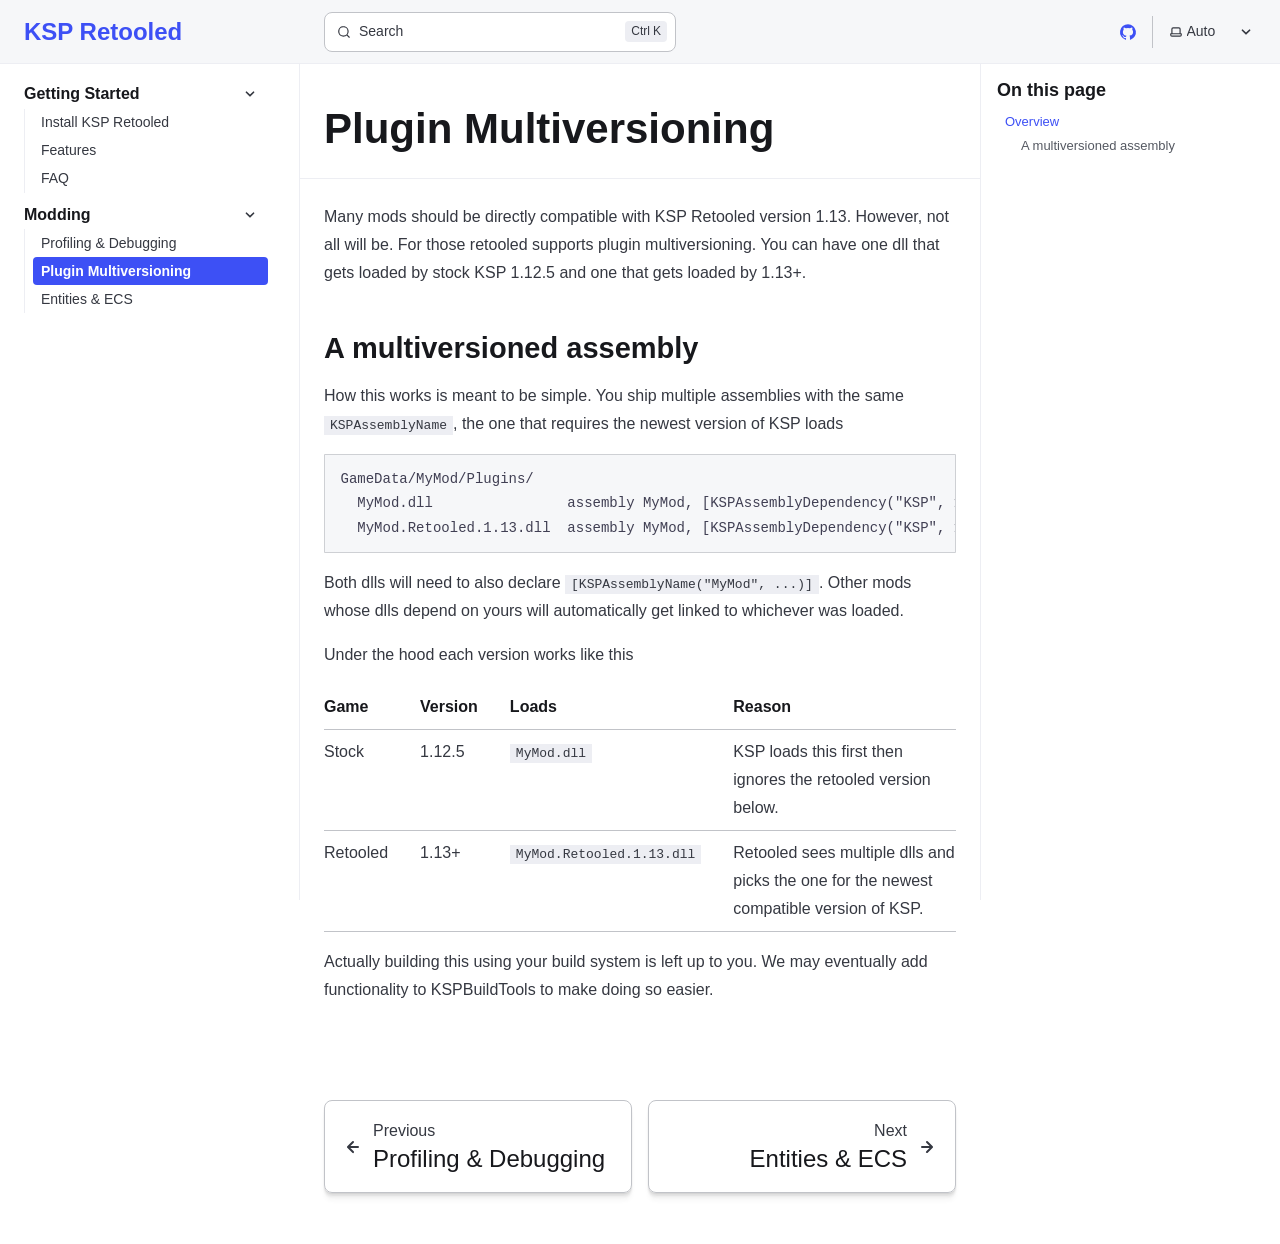
==== modding/plugin-multiversioning/index.html @ 953f451b "deploy: KSP1Retooled/site@67040372dd5b6742730e7132671ed75aad3bd5f8" ====
<!DOCTYPE html><html lang="en" dir="ltr" data-theme="dark" data-has-toc data-has-sidebar class="astro-llur3by3"><head><meta charset="utf-8"/><meta name="viewport" content="width=device-width, initial-scale=1"/><title>Plugin Multiversioning | KSP Retooled</title><link rel="canonical" href="https://ksp1retooled.github.io/modding/plugin-multiversioning/"/><link rel="sitemap" href="/sitemap-index.xml"/><link rel="shortcut icon" href="/favicon.svg" type="image/svg+xml"/><meta name="generator" content="Astro v7.4.5"/><meta name="generator" content="Starlight v0.42.8"/><meta property="og:title" content="Plugin Multiversioning"/><meta property="og:type" content="article"/><meta property="og:url" content="https://ksp1retooled.github.io/modding/plugin-multiversioning/"/><meta property="og:locale" content="en"/><meta property="og:description" content="Ship a different dll for 1.12 and 1.13"/><meta property="og:site_name" content="KSP Retooled"/><meta name="twitter:card" content="summary_large_image"/><meta name="description" content="Ship a different dll for 1.12 and 1.13"/><script>
	window.StarlightThemeProvider = (() => {
		const storedTheme =
			typeof localStorage !== 'undefined' && localStorage.getItem('starlight-theme');
		const theme =
			storedTheme ||
			(window.matchMedia('(prefers-color-scheme: light)').matches ? 'light' : 'dark');
		document.documentElement.dataset.theme = theme === 'light' ? 'light' : 'dark';
		return {
			updatePickers(theme = storedTheme || 'auto') {
				document.querySelectorAll('starlight-theme-select').forEach((picker) => {
					const select = picker.querySelector('select');
					if (select) select.value = theme;
					/** @type {HTMLTemplateElement | null} */
					const tmpl = document.querySelector(`#theme-icons`);
					const newIcon = tmpl && tmpl.content.querySelector('.' + theme);
					if (newIcon) {
						const oldIcon = picker.querySelector('svg.label-icon');
						if (oldIcon) {
							oldIcon.replaceChildren(...newIcon.cloneNode(true).childNodes);
						}
					}
				});
			},
		};
	})();
</script><template id="theme-icons"><svg aria-hidden="true" class="light astro-jecy6uo5" width="16" height="16" viewBox="0 0 24 24" fill="currentColor" style="--sl-icon-size: 1em;"><path d="M5 12a1 1 0 0 0-1-1H3a1 1 0 0 0 0 2h1a1 1 0 0 0 1-1Zm.64 5-.71.71a1 1 0 0 0 0 1.41 1 1 0 0 0 1.41 0l.71-.71A1 1 0 0 0 5.64 17ZM12 5a1 1 0 0 0 1-1V3a1 1 0 0 0-2 0v1a1 1 0 0 0 1 1Zm5.66 2.34a1 1 0 0 0 .7-.29l.71-.71a1 1 0 1 0-1.41-1.41l-.66.71a1 1 0 0 0 0 1.41 1 1 0 0 0 .66.29Zm-12-.29a1 1 0 0 0 1.41 0 1 1 0 0 0 0-1.41l-.71-.71a1.004 1.004 0 1 0-1.43 1.41l.73.71ZM21 11h-1a1 1 0 0 0 0 2h1a1 1 0 0 0 0-2Zm-2.64 6A1 1 0 0 0 17 18.36l.71.71a1 1 0 0 0 1.41 0 1 1 0 0 0 0-1.41l-.76-.66ZM12 6.5a5.5 5.5 0 1 0 5.5 5.5A5.51 5.51 0 0 0 12 6.5Zm0 9a3.5 3.5 0 1 1 0-7 3.5 3.5 0 0 1 0 7Zm0 3.5a1 1 0 0 0-1 1v1a1 1 0 0 0 2 0v-1a1 1 0 0 0-1-1Z"/></svg><svg aria-hidden="true" class="dark astro-jecy6uo5" width="16" height="16" viewBox="0 0 24 24" fill="currentColor" style="--sl-icon-size: 1em;"><path d="M21.64 13a1 1 0 0 0-1.05-.14 8.049 8.049 0 0 1-3.37.73 8.15 8.15 0 0 1-8.14-8.1 8.59 8.59 0 0 1 .25-2A1 1 0 0 0 8 2.36a10.14 10.14 0 1 0 14 11.69 1 1 0 0 0-.36-1.05Zm-9.5 6.69A8.14 8.14 0 0 1 7.08 5.22v.27a10.15 10.15 0 0 0 10.14 10.14 9.784 9.784 0 0 0 2.1-.22 8.11 8.11 0 0 1-7.18 4.32v-.04Z"/></svg><svg aria-hidden="true" class="auto astro-jecy6uo5" width="16" height="16" viewBox="0 0 24 24" fill="currentColor" style="--sl-icon-size: 1em;"><path d="M21 14h-1V7a3 3 0 0 0-3-3H7a3 3 0 0 0-3 3v7H3a1 1 0 0 0-1 1v2a3 3 0 0 0 3 3h14a3 3 0 0 0 3-3v-2a1 1 0 0 0-1-1ZM6 7a1 1 0 0 1 1-1h10a1 1 0 0 1 1 1v7H6V7Zm14 10a1 1 0 0 1-1 1H5a1 1 0 0 1-1-1v-1h16v1Z"/></svg></template><link rel="stylesheet" href="/_astro/print.ehPL0gv-.css" media="print"><link rel="stylesheet" href="/_astro/common.DA2EH9Uy.css"><style>@layer starlight.components{svg:where(.astro-jecy6uo5){color:var(--sl-icon-color);font-size:var(--sl-icon-size,1em);width:1em;height:1em;overflow:visible}}
</style><script type="module" src="/_astro/page.cNngjUgL.js"></script></head><body class="astro-llur3by3"><a class="sl-skip-link astro-vqb7rw2u" href="#_top">Skip to content</a><div class="page sl-flex astro-a2oh2grn"><header class="header astro-a2oh2grn"><div class="header astro-5xs73h7j"><div class="title-wrapper sl-flex astro-5xs73h7j"><a href="/" class="site-title sl-flex astro-uplevtik"><span class="astro-uplevtik" translate="no">KSP Retooled</span></a></div><div class="sl-flex print:hidden astro-5xs73h7j"><site-search class="astro-5xs73h7j astro-roku3qsy" data-translations="{&quot;placeholder&quot;:&quot;Search&quot;}"><button data-open-modal disabled aria-label="Search" aria-keyshortcuts="Control+K" class="astro-roku3qsy"><svg aria-hidden="true" class="astro-roku3qsy astro-jecy6uo5" width="16" height="16" viewBox="0 0 24 24" fill="currentColor" style="--sl-icon-size: 1em;"><path d="M21.71 20.29 18 16.61A9 9 0 1 0 16.61 18l3.68 3.68a.999.999 0 0 0 1.42 0 1 1 0 0 0 0-1.39ZM11 18a7 7 0 1 1 0-14 7 7 0 0 1 0 14Z"/></svg><span class="sl-hidden md:sl-block astro-roku3qsy" aria-hidden="true">Search</span><kbd class="sl-hidden md:sl-flex astro-roku3qsy" style="display: none;"><kbd class="astro-roku3qsy">Ctrl</kbd><kbd class="astro-roku3qsy">K</kbd></kbd></button><dialog style="padding:0" aria-label="Search" class="astro-roku3qsy"><div class="dialog-frame sl-flex astro-roku3qsy"><button data-close-modal class="sl-flex md:sl-hidden astro-roku3qsy">Cancel</button><div class="search-container astro-roku3qsy"><div id="starlight__search" class="astro-roku3qsy"></div></div></div></dialog></site-search><script>
	(() => {
		const openBtn = document.querySelector('button[data-open-modal]');
		const shortcut = openBtn?.querySelector('kbd');
		if (!openBtn || !(shortcut instanceof HTMLElement)) return;
		const platformKey = shortcut.querySelector('kbd');
		if (platformKey && /(Mac|iPhone|iPod|iPad)/i.test(navigator.platform)) {
			platformKey.textContent = '⌘';
			openBtn.setAttribute('aria-keyshortcuts', 'Meta+K');
		}
		shortcut.style.display = '';
	})();
</script><script type="module" src="/_astro/Search.astro_astro_type_script_index_0_lang.DVuyRw7Q.js"></script></div><div class="sl-hidden md:sl-flex print:hidden right-group astro-5xs73h7j"><div class="sl-flex social-icons astro-5xs73h7j"><a href="https://github.com/KSP1Retooled" rel="me" class="sl-flex astro-wkwzvdjb"><span class="sr-only astro-wkwzvdjb">GitHub</span><svg aria-hidden="true" class="astro-wkwzvdjb astro-jecy6uo5" width="16" height="16" viewBox="0 0 24 24" fill="currentColor" style="--sl-icon-size: 1em;"><path d="M12 .3a12 12 0 0 0-3.8 23.38c.6.12.83-.26.83-.57L9 21.07c-3.34.72-4.04-1.61-4.04-1.61-.55-1.39-1.34-1.76-1.34-1.76-1.08-.74.09-.73.09-.73 1.2.09 1.83 1.24 1.83 1.24 1.08 1.83 2.81 1.3 3.5 1 .1-.78.42-1.31.76-1.61-2.67-.3-5.47-1.33-5.47-5.93 0-1.31.47-2.38 1.24-3.22-.14-.3-.54-1.52.1-3.18 0 0 1-.32 3.3 1.23a11.5 11.5 0 0 1 6 0c2.28-1.55 3.29-1.23 3.29-1.23.64 1.66.24 2.88.12 3.18a4.65 4.65 0 0 1 1.23 3.22c0 4.61-2.8 5.63-5.48 5.92.42.36.81 1.1.81 2.22l-.01 3.29c0 .31.2.69.82.57A12 12 0 0 0 12 .3Z"/></svg></a></div><starlight-theme-select><label style="--sl-select-width: 6.25em" class="astro-mlothew6"><span class="sr-only astro-mlothew6">Select theme</span><svg aria-hidden="true" class="icon label-icon astro-mlothew6 astro-jecy6uo5" width="16" height="16" viewBox="0 0 24 24" fill="currentColor" style="--sl-icon-size: 1em;"><path d="M21 14h-1V7a3 3 0 0 0-3-3H7a3 3 0 0 0-3 3v7H3a1 1 0 0 0-1 1v2a3 3 0 0 0 3 3h14a3 3 0 0 0 3-3v-2a1 1 0 0 0-1-1ZM6 7a1 1 0 0 1 1-1h10a1 1 0 0 1 1 1v7H6V7Zm14 10a1 1 0 0 1-1 1H5a1 1 0 0 1-1-1v-1h16v1Z"/></svg><select autocomplete="off" class="astro-mlothew6"><option value="dark" class="astro-mlothew6">Dark</option><option value="light" class="astro-mlothew6">Light</option><option value="auto" selected class="astro-mlothew6">Auto</option></select><svg aria-hidden="true" class="icon caret astro-mlothew6 astro-jecy6uo5" width="16" height="16" viewBox="0 0 24 24" fill="currentColor" style="--sl-icon-size: 1em;"><path d="M17 9.17a1 1 0 0 0-1.41 0L12 12.71 8.46 9.17a1 1 0 1 0-1.41 1.42l4.24 4.24a1.002 1.002 0 0 0 1.42 0L17 10.59a1.002 1.002 0 0 0 0-1.42Z"/></svg></label></starlight-theme-select><script>
	StarlightThemeProvider.updatePickers();
</script><script type="module">var e=`starlight-theme`,t=e=>e===`auto`||e===`dark`||e===`light`?e:`auto`,n=()=>t(typeof localStorage<`u`&&localStorage.getItem(e));function r(t){typeof localStorage<`u`&&localStorage.setItem(e,t===`light`||t===`dark`?t:``)}var i=()=>matchMedia(`(prefers-color-scheme: light)`).matches?`light`:`dark`;function a(e){StarlightThemeProvider.updatePickers(e),document.documentElement.dataset.theme=e===`auto`?i():e,r(e)}matchMedia(`(prefers-color-scheme: light)`).addEventListener(`change`,()=>{n()===`auto`&&a(`auto`)});var o=class extends HTMLElement{constructor(){super(),a(n()),this.querySelector(`select`)?.addEventListener(`change`,e=>{e.currentTarget instanceof HTMLSelectElement&&a(t(e.currentTarget.value))})}};customElements.define(`starlight-theme-select`,o);</script><script type="module">var e=class extends HTMLElement{constructor(){super();let e=this.querySelector(`select`);e&&(e.addEventListener(`change`,e=>{e.currentTarget instanceof HTMLSelectElement&&(window.location.pathname=e.currentTarget.value)}),window.addEventListener(`pageshow`,t=>{if(!t.persisted)return;let n=e.querySelector(`option[selected]`)?.index;n!==e.selectedIndex&&(e.selectedIndex=n??0)}))}};customElements.define(`starlight-lang-select`,e);</script></div></div></header><nav class="sidebar print:hidden astro-a2oh2grn" aria-label="Main"><button popovertarget="starlight__sidebar" class="sl-menu-button sl-flex md:sl-hidden print:hidden astro-cfumv3mr"><svg aria-hidden="true" class="open-menu astro-cfumv3mr astro-jecy6uo5" width="16" height="16" viewBox="0 0 24 24" fill="currentColor" style="--sl-icon-size: 1em;"><path d="M3 8h18a1 1 0 1 0 0-2H3a1 1 0 0 0 0 2Zm18 8H3a1 1 0 0 0 0 2h18a1 1 0 0 0 0-2Zm0-5H3a1 1 0 0 0 0 2h18a1 1 0 0 0 0-2Z"/></svg><svg aria-hidden="true" class="close-menu astro-cfumv3mr astro-jecy6uo5" width="16" height="16" viewBox="0 0 24 24" fill="currentColor" style="--sl-icon-size: 1em;"><path d="m13.41 12 6.3-6.29a1.004 1.004 0 1 0-1.42-1.42L12 10.59l-6.29-6.3a1.004 1.004 0 0 0-1.42 1.42l6.3 6.29-6.3 6.29a1 1 0 0 0 0 1.42.998.998 0 0 0 1.42 0l6.29-6.3 6.29 6.3a.999.999 0 0 0 1.42 0 1 1 0 0 0 0-1.42L13.41 12Z"/></svg><span class="sr-only astro-cfumv3mr">Menu</span></button><script type="module">var e=class extends HTMLElement{constructor(){super();let e=matchMedia(`(min-width: 50em)`),t=()=>{this.popover=e.matches?null:`auto`};t(),e.addEventListener(`change`,()=>t()),this.addEventListener(`toggle`,({newState:e})=>this.trapFocus(e===`open`))}trapFocus(e){document.querySelectorAll(`.main-frame, .sl-skip-link`).forEach(t=>{t.toggleAttribute(`inert`,e)})}};customElements.define(`sl-sidebar-pane`,e);</script><sl-sidebar-pane popover id="starlight__sidebar" class="sidebar-pane astro-a2oh2grn"><div class="sidebar-content sl-flex astro-a2oh2grn"><sl-sidebar-state-persist data-hash="1yf5z42" class="astro-kxdr3ozl"><script aria-hidden="true">
		(() => {
			try {
				if (!matchMedia('(min-width: 50em)').matches) return;
				/** @type {HTMLElement | null} */
				const target = document.querySelector('sl-sidebar-state-persist');
				const state = JSON.parse(sessionStorage.getItem('sl-sidebar-state') || '0');
				if (!target || !state || target.dataset.hash !== state.hash) return;
				window._starlightScrollRestore = state.scroll;
				customElements.define(
					'sl-sidebar-restore',
					class SidebarRestore extends HTMLElement {
						connectedCallback() {
							try {
								const idx = parseInt(this.dataset.index || '');
								const details = this.closest('details');
								if (details && typeof state.open[idx] === 'boolean') details.open = state.open[idx];
							} catch {}
						}
					}
				);
			} catch {}
		})();
	</script><ul class="top-level astro-ayl66z6a"><li class="astro-ayl66z6a"><details open class="astro-ayl66z6a"><summary class="astro-ayl66z6a"><span class="group-label astro-ayl66z6a"><span class="large astro-ayl66z6a">Getting Started</span></span><svg aria-hidden="true" class="caret astro-ayl66z6a astro-jecy6uo5" width="16" height="16" viewBox="0 0 24 24" fill="currentColor" style="--sl-icon-size: 1.25rem;"><path d="m14.83 11.29-4.24-4.24a1 1 0 1 0-1.42 1.41L12.71 12l-3.54 3.54a1 1 0 0 0 0 1.41 1 1 0 0 0 .71.29 1 1 0 0 0 .71-.29l4.24-4.24a1.002 1.002 0 0 0 0-1.42Z"/></svg></summary><sl-sidebar-restore data-index="0"></sl-sidebar-restore><ul class="astro-ayl66z6a"><li class="astro-ayl66z6a"><a href="/install/" class="astro-ayl66z6a"><span class="astro-ayl66z6a">Install KSP Retooled</span></a></li><li class="astro-ayl66z6a"><a href="/features/" class="astro-ayl66z6a"><span class="astro-ayl66z6a">Features</span></a></li><li class="astro-ayl66z6a"><a href="/faq/" class="astro-ayl66z6a"><span class="astro-ayl66z6a">FAQ</span></a></li></ul></details></li><li class="astro-ayl66z6a"><details open class="astro-ayl66z6a"><summary class="astro-ayl66z6a"><span class="group-label astro-ayl66z6a"><span class="large astro-ayl66z6a">Modding</span></span><svg aria-hidden="true" class="caret astro-ayl66z6a astro-jecy6uo5" width="16" height="16" viewBox="0 0 24 24" fill="currentColor" style="--sl-icon-size: 1.25rem;"><path d="m14.83 11.29-4.24-4.24a1 1 0 1 0-1.42 1.41L12.71 12l-3.54 3.54a1 1 0 0 0 0 1.41 1 1 0 0 0 .71.29 1 1 0 0 0 .71-.29l4.24-4.24a1.002 1.002 0 0 0 0-1.42Z"/></svg></summary><sl-sidebar-restore data-index="1"></sl-sidebar-restore><ul class="astro-ayl66z6a"><li class="astro-ayl66z6a"><a href="/modding/profiling-and-debugging/" class="astro-ayl66z6a"><span class="astro-ayl66z6a">Profiling &amp; Debugging</span></a></li><li class="astro-ayl66z6a"><a href="/modding/plugin-multiversioning/" aria-current="page" class="astro-ayl66z6a"><span class="astro-ayl66z6a">Plugin Multiversioning</span></a></li><li class="astro-ayl66z6a"><a href="/modding/using-ecs-in-mods/" class="astro-ayl66z6a"><span class="astro-ayl66z6a">Entities &amp; ECS</span></a></li></ul></details></li></ul><script aria-hidden="true">
		(() => {
			const scroller = document.getElementById('starlight__sidebar');
			if (!window._starlightScrollRestore || !scroller) return;
			scroller.scrollTop = window._starlightScrollRestore;
			delete window._starlightScrollRestore;
		})();
	</script></sl-sidebar-state-persist><div class="md:sl-hidden"><div class="mobile-preferences sl-flex astro-qibu6gnn"><div class="social-icons astro-qibu6gnn"><a href="https://github.com/KSP1Retooled" rel="me" class="sl-flex astro-wkwzvdjb"><span class="sr-only astro-wkwzvdjb">GitHub</span><svg aria-hidden="true" class="astro-wkwzvdjb astro-jecy6uo5" width="16" height="16" viewBox="0 0 24 24" fill="currentColor" style="--sl-icon-size: 1em;"><path d="M12 .3a12 12 0 0 0-3.8 23.38c.6.12.83-.26.83-.57L9 21.07c-3.34.72-4.04-1.61-4.04-1.61-.55-1.39-1.34-1.76-1.34-1.76-1.08-.74.09-.73.09-.73 1.2.09 1.83 1.24 1.83 1.24 1.08 1.83 2.81 1.3 3.5 1 .1-.78.42-1.31.76-1.61-2.67-.3-5.47-1.33-5.47-5.93 0-1.31.47-2.38 1.24-3.22-.14-.3-.54-1.52.1-3.18 0 0 1-.32 3.3 1.23a11.5 11.5 0 0 1 6 0c2.28-1.55 3.29-1.23 3.29-1.23.64 1.66.24 2.88.12 3.18a4.65 4.65 0 0 1 1.23 3.22c0 4.61-2.8 5.63-5.48 5.92.42.36.81 1.1.81 2.22l-.01 3.29c0 .31.2.69.82.57A12 12 0 0 0 12 .3Z"/></svg></a></div><starlight-theme-select><label style="--sl-select-width: 6.25em" class="astro-mlothew6"><span class="sr-only astro-mlothew6">Select theme</span><svg aria-hidden="true" class="icon label-icon astro-mlothew6 astro-jecy6uo5" width="16" height="16" viewBox="0 0 24 24" fill="currentColor" style="--sl-icon-size: 1em;"><path d="M21 14h-1V7a3 3 0 0 0-3-3H7a3 3 0 0 0-3 3v7H3a1 1 0 0 0-1 1v2a3 3 0 0 0 3 3h14a3 3 0 0 0 3-3v-2a1 1 0 0 0-1-1ZM6 7a1 1 0 0 1 1-1h10a1 1 0 0 1 1 1v7H6V7Zm14 10a1 1 0 0 1-1 1H5a1 1 0 0 1-1-1v-1h16v1Z"/></svg><select autocomplete="off" class="astro-mlothew6"><option value="dark" class="astro-mlothew6">Dark</option><option value="light" class="astro-mlothew6">Light</option><option value="auto" selected class="astro-mlothew6">Auto</option></select><svg aria-hidden="true" class="icon caret astro-mlothew6 astro-jecy6uo5" width="16" height="16" viewBox="0 0 24 24" fill="currentColor" style="--sl-icon-size: 1em;"><path d="M17 9.17a1 1 0 0 0-1.41 0L12 12.71 8.46 9.17a1 1 0 1 0-1.41 1.42l4.24 4.24a1.002 1.002 0 0 0 1.42 0L17 10.59a1.002 1.002 0 0 0 0-1.42Z"/></svg></label></starlight-theme-select><script>
	StarlightThemeProvider.updatePickers();
</script></div></div></div></sl-sidebar-pane></nav><div class="main-frame astro-a2oh2grn"><script type="module">var e=document.getElementById(`starlight__sidebar`),t=e?.querySelector(`sl-sidebar-state-persist`),n=`sl-sidebar-state`,r=()=>{let r=[],i=t?.dataset.hash||``;try{let e=sessionStorage.getItem(n),t=JSON.parse(e||`{}`);Array.isArray(t.open)&&t.hash===i&&(r=t.open)}catch{}return{hash:i,open:r,scroll:e?.scrollTop||0}},i=e=>{try{sessionStorage.setItem(n,JSON.stringify(e))}catch{}},a=()=>i(r()),o=(e,t)=>{let n=r();n.open[t]=e,i(n)};t?.addEventListener(`click`,e=>{if(!(e.target instanceof Element))return;let t=e.target.closest(`summary`)?.closest(`details`);if(!t)return;let n=t.querySelector(`sl-sidebar-restore`),r=parseInt(n?.dataset.index||``);isNaN(r)||o(!t.open,r)}),addEventListener(`visibilitychange`,()=>{document.visibilityState===`hidden`&&a()});</script><div class="lg:sl-flex astro-76to6mrb"><aside class="right-sidebar-container print:hidden astro-76to6mrb"><div class="right-sidebar astro-76to6mrb"><div class="lg:sl-hidden astro-sgeegkuo"><mobile-starlight-toc data-min-h="2" data-max-h="3" class="astro-oa5yilbk"><nav aria-labelledby="starlight__on-this-page--mobile" class="astro-oa5yilbk"><details id="starlight__mobile-toc" class="astro-oa5yilbk"><summary id="starlight__on-this-page--mobile" class="sl-flex astro-oa5yilbk"><span class="toggle sl-flex astro-oa5yilbk">On this page<svg aria-hidden="true" class="caret astro-oa5yilbk astro-jecy6uo5" width="16" height="16" viewBox="0 0 24 24" fill="currentColor" style="--sl-icon-size: 1rem;"><path d="m14.83 11.29-4.24-4.24a1 1 0 1 0-1.42 1.41L12.71 12l-3.54 3.54a1 1 0 0 0 0 1.41 1 1 0 0 0 .71.29 1 1 0 0 0 .71-.29l4.24-4.24a1.002 1.002 0 0 0 0-1.42Z"/></svg></span><span class="display-current astro-oa5yilbk"></span></summary><div class="dropdown astro-oa5yilbk"><ul class="isMobile astro-wjrcbrtw" style="--depth: 0;"><li style="--depth: 0;" class="astro-wjrcbrtw"><a href="#_top" style="--depth: 0;" class="astro-wjrcbrtw"><span style="--depth: 0;" class="astro-wjrcbrtw">Overview</span></a><ul class="isMobile astro-wjrcbrtw" style="--depth: 1;"><li style="--depth: 1;" class="astro-wjrcbrtw"><a href="#a-multiversioned-assembly" style="--depth: 1;" class="astro-wjrcbrtw"><span style="--depth: 1;" class="astro-wjrcbrtw">A multiversioned assembly</span></a></li></ul></li></ul></div></details></nav></mobile-starlight-toc><script type="module" src="/_astro/MobileTableOfContents.astro_astro_type_script_index_0_lang.C3fM4Kra.js"></script></div><div class="right-sidebar-panel sl-hidden lg:sl-block astro-sgeegkuo"><div class="sl-container astro-sgeegkuo"><starlight-toc data-min-h="2" data-max-h="3"><nav aria-labelledby="starlight__on-this-page"><h2 id="starlight__on-this-page">On this page</h2><ul class="astro-wjrcbrtw" style="--depth: 0;"><li style="--depth: 0;" class="astro-wjrcbrtw"><a href="#_top" style="--depth: 0;" class="astro-wjrcbrtw"><span style="--depth: 0;" class="astro-wjrcbrtw">Overview</span></a><ul class="astro-wjrcbrtw" style="--depth: 1;"><li style="--depth: 1;" class="astro-wjrcbrtw"><a href="#a-multiversioned-assembly" style="--depth: 1;" class="astro-wjrcbrtw"><span style="--depth: 1;" class="astro-wjrcbrtw">A multiversioned assembly</span></a></li></ul></li></ul></nav></starlight-toc><script type="module" src="/_astro/TableOfContents.astro_astro_type_script_index_0_lang.BpJaGz7G.js"></script></div></div></div></aside><div class="main-pane astro-76to6mrb"><main data-pagefind-body class="astro-llur3by3" lang="en" dir="ltr"><div class="content-panel astro-zcw5euxo"><div class="sl-container astro-zcw5euxo"><h1 id="_top" class="astro-oztgtmio">Plugin Multiversioning</h1></div></div><div class="content-panel astro-zcw5euxo"><div class="sl-container astro-zcw5euxo"><div class="sl-markdown-content"><p>Many mods should be directly compatible with KSP Retooled version 1.13. However,
not all will be. For those retooled supports plugin multiversioning. You can
have one dll that gets loaded by stock KSP 1.12.5 and one that gets loaded by
1.13+.</p>
<div class="sl-heading-wrapper level-h3"><h3 id="a-multiversioned-assembly">A multiversioned assembly</h3><a class="sl-anchor-link" href="#a-multiversioned-assembly"><span aria-hidden="true" class="sl-anchor-icon"><svg width="16" height="16" viewBox="0 0 24 24" fill="currentColor"><path d="m12.11 15.39-3.88 3.88a2.52 2.52 0 0 1-3.5 0 2.47 2.47 0 0 1 0-3.5l3.88-3.88a1 1 0 1 0-1.42-1.42l-3.88 3.89a4.48 4.48 0 0 0 6.33 6.33l3.89-3.88a1 1 0 0 0-1.42-1.42m8.58-12.08a4.49 4.49 0 0 0-6.33 0l-3.89 3.88a1 1 0 1 0 1.42 1.42l3.88-3.88a2.52 2.52 0 0 1 3.5 0 2.47 2.47 0 0 1 0 3.5l-3.88 3.88a1 1 0 0 0 0 1.42 1 1 0 0 0 1.42 0l3.88-3.89a4.49 4.49 0 0 0 0-6.33M8.83 15.17a1 1 0 0 0 .71.29 1 1 0 0 0 .71-.29l4.92-4.92a1 1 0 1 0-1.42-1.42l-4.92 4.92a1 1 0 0 0 0 1.42"></path></svg></span><span class="sr-only" data-pagefind-ignore>Section titled “A multiversioned assembly”</span></a></div>
<p>How this works is meant to be simple. You ship multiple assemblies with the
same <code dir="auto">KSPAssemblyName</code>, the one that requires the newest version of KSP
loads</p>
<div class="expressive-code"><link rel="stylesheet" href="/_astro/ec.w36nc.css"><script type="module" src="/_astro/ec.0vx5m.js"></script><figure class="frame not-content"><figcaption class="header"></figcaption><pre data-language="plaintext"><code><div class="ec-line"><div class="code"><span style="--0:#d6deeb;--1:#403f53">GameData/MyMod/Plugins/</span></div></div><div class="ec-line"><div class="code"><span class="indent"><span style="--0:#d6deeb;--1:#403f53">  </span></span><span style="--0:#d6deeb;--1:#403f53">MyMod.dll                assembly MyMod, [KSPAssemblyDependency("KSP", 1, 12)]</span></div></div><div class="ec-line"><div class="code"><span class="indent"><span style="--0:#d6deeb;--1:#403f53">  </span></span><span style="--0:#d6deeb;--1:#403f53">MyMod.Retooled.1.13.dll  assembly MyMod, [KSPAssemblyDependency("KSP", 1, 13)]</span></div></div></code></pre><div class="copy"><div aria-live="polite"></div><button title="Copy to clipboard" data-copied="Copied!" data-code="GameData/MyMod/Plugins/  MyMod.dll                assembly MyMod, [KSPAssemblyDependency(&quot;KSP&quot;, 1, 12)]  MyMod.Retooled.1.13.dll  assembly MyMod, [KSPAssemblyDependency(&quot;KSP&quot;, 1, 13)]"><div></div></button></div></figure></div>
<p>Both dlls will need to also declare <code dir="auto">[KSPAssemblyName("MyMod", ...)]</code>.
Other mods whose dlls depend on yours will automatically get linked to
whichever was loaded.</p>
<p>Under the hood each version works like this</p>
<table>
<thead>
<tr>
<th>Game</th>
<th>Version</th>
<th>Loads</th>
<th>Reason</th>
</tr>
</thead>
<tbody>
<tr>
<td>Stock</td>
<td>1.12.5</td>
<td><code dir="auto">MyMod.dll</code></td>
<td>KSP loads this first then ignores the retooled version below.</td>
</tr>
<tr>
<td>Retooled</td>
<td>1.13+</td>
<td><code dir="auto">MyMod.Retooled.1.13.dll</code></td>
<td>Retooled sees multiple dlls and picks the one for the newest compatible version of KSP.</td>
</tr>
</tbody>
</table>
<p>Actually building this using your build system is left up to you. We
may eventually add functionality to KSPBuildTools to make doing so
easier.</p>
</div><footer class="sl-flex astro-2vrbd66l"><div class="meta sl-flex astro-2vrbd66l"></div><div class="pagination-links print:hidden astro-u7d37uqv" dir="ltr"><a href="/modding/profiling-and-debugging/" rel="prev" class="astro-u7d37uqv"><svg aria-hidden="true" class="astro-u7d37uqv astro-jecy6uo5" width="16" height="16" viewBox="0 0 24 24" fill="currentColor" style="--sl-icon-size: 1.5rem;"><path d="M17 11H9.41l3.3-3.29a1.004 1.004 0 1 0-1.42-1.42l-5 5a1 1 0 0 0-.21.33 1 1 0 0 0 0 .76 1 1 0 0 0 .21.33l5 5a1.002 1.002 0 0 0 1.639-.325 1 1 0 0 0-.219-1.095L9.41 13H17a1 1 0 0 0 0-2Z"/></svg><span class="astro-u7d37uqv">Previous<br class="astro-u7d37uqv"><span class="link-title astro-u7d37uqv">Profiling &amp; Debugging</span></span></a><a href="/modding/using-ecs-in-mods/" rel="next" class="astro-u7d37uqv"><svg aria-hidden="true" class="astro-u7d37uqv astro-jecy6uo5" width="16" height="16" viewBox="0 0 24 24" fill="currentColor" style="--sl-icon-size: 1.5rem;"><path d="M17.92 11.62a1.001 1.001 0 0 0-.21-.33l-5-5a1.003 1.003 0 1 0-1.42 1.42l3.3 3.29H7a1 1 0 0 0 0 2h7.59l-3.3 3.29a1.002 1.002 0 0 0 .325 1.639 1 1 0 0 0 1.095-.219l5-5a1 1 0 0 0 .21-.33 1 1 0 0 0 0-.76Z"/></svg><span class="astro-u7d37uqv">Next<br class="astro-u7d37uqv"><span class="link-title astro-u7d37uqv">Entities &amp; ECS</span></span></a></div></footer></div></div></main></div></div></div></div></body></html>
---- _astro/print.ehPL0gv-.css ----
@media print{:root{--sl-color-white:#17181c;--sl-color-gray-1:#23262f;--sl-color-gray-2:#353841;--sl-color-gray-3:#555962;--sl-color-gray-4:#888c96;--sl-color-gray-5:#c1c3c8;--sl-color-gray-6:#edeef3;--sl-color-gray-7:#f6f7f9;--sl-color-black:#fff;--sl-color-orange-high:hsl(var(--sl-hue-orange), 80%, 25%);--sl-color-orange:hsl(var(--sl-hue-orange), 90%, 60%);--sl-color-orange-low:hsl(var(--sl-hue-orange), 90%, 88%);--sl-color-green-high:hsl(var(--sl-hue-green), 80%, 22%);--sl-color-green:hsl(var(--sl-hue-green), 90%, 46%);--sl-color-green-low:hsl(var(--sl-hue-green), 85%, 90%);--sl-color-blue-high:hsl(var(--sl-hue-blue), 80%, 30%);--sl-color-blue:hsl(var(--sl-hue-blue), 90%, 60%);--sl-color-blue-low:hsl(var(--sl-hue-blue), 88%, 90%);--sl-color-purple-high:hsl(var(--sl-hue-purple), 90%, 30%);--sl-color-purple:hsl(var(--sl-hue-purple), 90%, 60%);--sl-color-purple-low:hsl(var(--sl-hue-purple), 80%, 90%);--sl-color-red-high:hsl(var(--sl-hue-red), 80%, 30%);--sl-color-red:hsl(var(--sl-hue-red), 90%, 60%);--sl-color-red-low:hsl(var(--sl-hue-red), 80%, 90%);--sl-color-accent-high:#0f1c8a;--sl-color-accent:#3d50f5;--sl-color-accent-low:#cfd4fc;--sl-color-text-accent:var(--sl-color-accent);--sl-color-text-invert:var(--sl-color-black);--sl-color-bg-nav:var(--sl-color-gray-7);--sl-color-bg-sidebar:var(--sl-color-bg);--sl-color-bg-inline-code:var(--sl-color-gray-6);--sl-color-bg-accent:var(--sl-color-accent);--sl-color-hairline-light:var(--sl-color-gray-6);--sl-color-hairline-shade:var(--sl-color-gray-6);--sl-color-backdrop-overlay:#545864a8;--sl-shadow-sm:none;--sl-shadow-md:none;--sl-shadow-lg:none}.print\:hidden{display:none}.print\:flex{display:flex}.print\:block{display:block}main{padding-bottom:0}main>.content-panel{padding-block-start:0}.content-panel+.content-panel{border:0}.page>header{position:relative}.page>.main-frame{padding-top:0;padding-inline-start:0}.main-pane{--sl-sidebar-width:0px;--sl-content-width:100%}.sl-banner{--sl-color-banner-text:var(--sl-color-white);background-color:#0000}.sl-markdown-content :is(h1,h2,h3,h4,h5,h6){break-after:avoid}.sl-markdown-content :is(p,li){orphans:2;widows:2}.sl-markdown-content pre{white-space:pre-wrap;overflow-x:hidden}.sl-markdown-content .expressive-code,.sl-markdown-content figure,.sl-markdown-content pre{break-inside:avoid}.expressive-code .frame.is-terminal .header:before{box-shadow:inset 99rem 99rem var(--sl-color-gray-5)}.expressive-code .frame.has-title:not(.is-terminal) .header{border-bottom:1px solid var(--sl-color-gray-6);background:0 0}.expressive-code .frame.has-title:not(.is-terminal) .title{background:0 0}.expressive-code .frame.has-title:not(.is-terminal) .title:after{border-top:0}.expressive-code .copy{display:none}.sl-markdown-content code:not(:where(.not-content *)){margin-block:unset;background-color:#0000;padding:0;font-size:.9375em}.sl-badge{color:var(--sl-color-white);background:0 0}starlight-file-tree{break-inside:avoid}starlight-file-tree .highlight{outline:3px solid var(--sl-color-accent-low);color:var(--sl-color-text);background-color:#0000}.starlight-aside{break-inside:avoid}.sl-link-button.primary{border-color:var(--sl-color-white);color:var(--sl-color-white);background:0 0}starlight-tabs{break-inside:avoid}.sl-steps>li:after{box-shadow:inset 99rem 99rem var(--sl-color-hairline-light)}}
---- _astro/common.DA2EH9Uy.css ----
@layer starlight.base{:root,::backdrop{--sl-color-white:#fff;--sl-color-gray-1:#edeef3;--sl-color-gray-2:#c1c3c8;--sl-color-gray-3:#888c96;--sl-color-gray-4:#555962;--sl-color-gray-5:#353841;--sl-color-gray-6:#23262f;--sl-color-black:#17181c;--sl-hue-orange:41;--sl-color-orange-low:hsl(var(--sl-hue-orange), 39%, 22%);--sl-color-orange:hsl(var(--sl-hue-orange), 82%, 63%);--sl-color-orange-high:hsl(var(--sl-hue-orange), 82%, 87%);--sl-hue-green:101;--sl-color-green-low:hsl(var(--sl-hue-green), 39%, 22%);--sl-color-green:hsl(var(--sl-hue-green), 82%, 63%);--sl-color-green-high:hsl(var(--sl-hue-green), 82%, 80%);--sl-hue-blue:234;--sl-color-blue-low:hsl(var(--sl-hue-blue), 54%, 20%);--sl-color-blue:hsl(var(--sl-hue-blue), 100%, 60%);--sl-color-blue-high:hsl(var(--sl-hue-blue), 100%, 87%);--sl-hue-purple:281;--sl-color-purple-low:hsl(var(--sl-hue-purple), 39%, 22%);--sl-color-purple:hsl(var(--sl-hue-purple), 82%, 63%);--sl-color-purple-high:hsl(var(--sl-hue-purple), 82%, 89%);--sl-hue-red:339;--sl-color-red-low:hsl(var(--sl-hue-red), 39%, 22%);--sl-color-red:hsl(var(--sl-hue-red), 82%, 63%);--sl-color-red-high:hsl(var(--sl-hue-red), 82%, 87%);--sl-color-accent-low:#17264f;--sl-color-accent:#3369ff;--sl-color-accent-high:#b3c7ff;--sl-color-text:var(--sl-color-gray-2);--sl-color-text-accent:var(--sl-color-accent-high);--sl-color-text-invert:var(--sl-color-accent-low);--sl-color-bg:var(--sl-color-black);--sl-color-bg-nav:var(--sl-color-gray-6);--sl-color-bg-sidebar:var(--sl-color-gray-6);--sl-color-bg-inline-code:var(--sl-color-gray-5);--sl-color-bg-accent:var(--sl-color-accent-high);--sl-color-hairline-light:var(--sl-color-gray-5);--sl-color-hairline:var(--sl-color-gray-6);--sl-color-hairline-shade:var(--sl-color-black);--sl-color-backdrop-overlay:#16181da8;--sl-shadow-sm:0px 1px 1px #0000001f, 0px 2px 1px #0000003d;--sl-shadow-md:0px 8px 4px #00000014, 0px 5px 2px #00000014, 0px 3px 2px #0000001f, 0px 1px 1px #00000026;--sl-shadow-lg:0px 25px 7px #00000008, 0px 16px 6px #0000001a, 0px 9px 5px #16181d54, 0px 4px 4px #000000bf, 0px 4px 2px #00000040;--sl-text-2xs:.75rem;--sl-text-xs:.8125rem;--sl-text-sm:.875rem;--sl-text-base:1rem;--sl-text-lg:1.125rem;--sl-text-xl:1.25rem;--sl-text-2xl:1.5rem;--sl-text-3xl:1.8125rem;--sl-text-4xl:2.1875rem;--sl-text-5xl:2.625rem;--sl-text-6xl:4rem;--sl-text-body:var(--sl-text-base);--sl-text-body-sm:var(--sl-text-xs);--sl-text-code:var(--sl-text-sm);--sl-text-code-sm:var(--sl-text-xs);--sl-text-h1:var(--sl-text-4xl);--sl-text-h2:var(--sl-text-3xl);--sl-text-h3:var(--sl-text-2xl);--sl-text-h4:var(--sl-text-xl);--sl-text-h5:var(--sl-text-lg);--sl-line-height:1.75;--sl-line-height-headings:1.2;--sl-font-system:-apple-system, BlinkMacSystemFont, "Segoe UI", Roboto, "Helvetica Neue", "Noto Sans", Arial, sans-serif, "Apple Color Emoji", "Segoe UI Emoji", "Segoe UI Symbol", "Noto Color Emoji";--sl-font-system-mono:ui-monospace, SFMono-Regular, Menlo, Monaco, Consolas, "Liberation Mono", "Courier New", monospace;--__sl-font:var(--sl-font,var(--sl-font-system)), var(--sl-font-system);--__sl-font-mono:var(--sl-font-mono,var(--sl-font-system-mono)), var(--sl-font-system-mono);--sl-nav-height:3.5rem;--sl-nav-pad-x:1rem;--sl-nav-pad-y:.75rem;--sl-mobile-toc-height:3rem;--sl-sidebar-width:18.75rem;--sl-sidebar-pad-x:1rem;--sl-content-width:45rem;--sl-content-pad-x:1rem;--sl-content-gap-y:1rem;--sl-main-pad:0 0 3vh 0;--sl-menu-button-size:2rem;--sl-nav-gap:var(--sl-content-pad-x);--sl-outline-offset-inside:-.1875rem;--sl-z-index-toc:4;--sl-z-index-menu:5;--sl-z-index-navbar:10;--sl-z-index-skiplink:20}:root[data-theme=light],[data-theme=light] ::backdrop{--sl-color-white:#17181c;--sl-color-gray-1:#23262f;--sl-color-gray-2:#353841;--sl-color-gray-3:#555962;--sl-color-gray-4:#888c96;--sl-color-gray-5:#c1c3c8;--sl-color-gray-6:#edeef3;--sl-color-gray-7:#f6f7f9;--sl-color-black:#fff;--sl-color-orange-high:hsl(var(--sl-hue-orange), 80%, 25%);--sl-color-orange:hsl(var(--sl-hue-orange), 90%, 60%);--sl-color-orange-low:hsl(var(--sl-hue-orange), 90%, 88%);--sl-color-green-high:hsl(var(--sl-hue-green), 80%, 22%);--sl-color-green:hsl(var(--sl-hue-green), 90%, 46%);--sl-color-green-low:hsl(var(--sl-hue-green), 85%, 90%);--sl-color-blue-high:hsl(var(--sl-hue-blue), 80%, 30%);--sl-color-blue:hsl(var(--sl-hue-blue), 90%, 60%);--sl-color-blue-low:hsl(var(--sl-hue-blue), 88%, 90%);--sl-color-purple-high:hsl(var(--sl-hue-purple), 90%, 30%);--sl-color-purple:hsl(var(--sl-hue-purple), 90%, 60%);--sl-color-purple-low:hsl(var(--sl-hue-purple), 80%, 90%);--sl-color-red-high:hsl(var(--sl-hue-red), 80%, 30%);--sl-color-red:hsl(var(--sl-hue-red), 90%, 60%);--sl-color-red-low:hsl(var(--sl-hue-red), 80%, 90%);--sl-color-accent-high:#0f1c8a;--sl-color-accent:#3d50f5;--sl-color-accent-low:#cfd4fc;--sl-color-text-accent:var(--sl-color-accent);--sl-color-text-invert:var(--sl-color-black);--sl-color-bg-nav:var(--sl-color-gray-7);--sl-color-bg-sidebar:var(--sl-color-bg);--sl-color-bg-inline-code:var(--sl-color-gray-6);--sl-color-bg-accent:var(--sl-color-accent);--sl-color-hairline-light:var(--sl-color-gray-6);--sl-color-hairline-shade:var(--sl-color-gray-6);--sl-color-backdrop-overlay:#545864a8;--sl-shadow-sm:0px 1px 1px #0000000f, 0px 2px 1px #0000000f;--sl-shadow-md:0px 8px 4px #00000008, 0px 5px 2px #00000008, 0px 3px 2px #0000000f, 0px 1px 1px #0000000f;--sl-shadow-lg:0px 25px 7px #00000003, 0px 16px 6px #00000008, 0px 9px 5px #16181d14, 0px 4px 4px #00000029, 0px 4px 2px #0000000a}@media (width>=50em){:root{--sl-nav-height:4rem;--sl-nav-pad-x:1.5rem;--sl-text-h1:var(--sl-text-5xl);--sl-text-h2:var(--sl-text-4xl);--sl-text-h3:var(--sl-text-3xl);--sl-text-h4:var(--sl-text-2xl)}}@media (width>=72rem){:root{--sl-content-pad-x:1.5rem;--sl-mobile-toc-height:0rem}}}@layer starlight.reset{*,:before,:after{box-sizing:border-box}*{margin:0}html{color-scheme:dark;accent-color:var(--sl-color-accent);-webkit-text-size-adjust:100%;text-size-adjust:100%}html[data-theme=light]{color-scheme:light}body{font-family:var(--__sl-font);line-height:var(--sl-line-height);-webkit-font-smoothing:antialiased;color:var(--sl-color-text);background-color:var(--sl-color-bg)}[lang]:where(:lang(zh),:lang(ja)){text-autospace:normal}[lang]:where(:not(:lang(zh),:lang(ja))){text-autospace:initial}pre,code,samp,kbd{text-autospace:no-autospace}input,button,textarea,select{font:inherit}p,h1,h2,h3,h4,h5,h6,code{overflow-wrap:break-word}code{font-family:var(--__sl-font-mono)}}@layer starlight.core{.sl-banner:where(.astro-3buuw2er){--__sl-banner-text:var(--sl-color-banner-text,var(--sl-color-text-invert));padding:var(--sl-nav-pad-y) var(--sl-nav-pad-x);background-color:var(--sl-color-banner-bg,var(--sl-color-bg-accent));color:var(--__sl-banner-text);line-height:var(--sl-line-height-headings);text-align:center;text-wrap:balance;box-shadow:var(--sl-shadow-sm)}.sl-banner:where(.astro-3buuw2er) a{color:var(--__sl-banner-text)}.content-panel:where(.astro-zcw5euxo){padding:1.5rem var(--sl-content-pad-x)}.content-panel:where(.astro-zcw5euxo)+.content-panel:where(.astro-zcw5euxo){border-top:1px solid var(--sl-color-hairline)}.sl-container:where(.astro-zcw5euxo){max-width:var(--sl-content-width)}.sl-container:where(.astro-zcw5euxo)>*+*{margin-top:1.5rem}@media (width>=72rem){.sl-container:where(.astro-zcw5euxo){margin-inline:var(--sl-content-margin-inline,auto)}}p:where(.astro-f6eykd3y){border:1px solid var(--sl-color-orange);background-color:var(--sl-color-orange-low);color:var(--sl-color-orange-high);width:max-content;max-width:100%;font-size:var(--sl-text-body-sm);line-height:var(--sl-line-height-headings);text-align:start;align-items:center;gap:.75em;padding:.75em 1em}a:where(.astro-y3fs3qh4){color:var(--sl-color-gray-3);align-items:center;gap:.5rem;text-decoration:none}a:where(.astro-y3fs3qh4):hover{color:var(--sl-color-white)}.pagination-links:where(.astro-u7d37uqv){grid-template-columns:repeat(auto-fit,minmax(min(18rem,100%),1fr));gap:1rem;display:grid}a:where(.astro-u7d37uqv){border:1px solid var(--sl-color-gray-5);width:100%;color:var(--sl-color-gray-2);box-shadow:var(--sl-shadow-md);overflow-wrap:anywhere;border-radius:.5rem;flex-grow:1;flex-basis:calc(50% - .5rem);justify-content:flex-start;align-items:center;gap:.5rem;padding:1rem;text-decoration:none;display:flex}:where(.astro-u7d37uqv)[rel=next]{text-align:end;flex-direction:row-reverse;justify-content:end}a:where(.astro-u7d37uqv):hover{border-color:var(--sl-color-gray-2)}.link-title:where(.astro-u7d37uqv){color:var(--sl-color-white);font-size:var(--sl-text-2xl);line-height:var(--sl-line-height-headings)}svg:where(.astro-u7d37uqv){flex-shrink:0}footer:where(.astro-2vrbd66l){flex-direction:column;gap:1.5rem}.meta:where(.astro-2vrbd66l){font-size:var(--sl-text-sm);color:var(--sl-color-gray-3);flex-wrap:wrap;justify-content:space-between;gap:.75rem 3rem;margin-top:3rem}.meta:where(.astro-2vrbd66l)>p:only-child{margin-inline-start:auto}.kudos:where(.astro-2vrbd66l){font-size:var(--sl-text-xs);color:var(--sl-color-gray-3);align-items:center;gap:.5em;margin:1.5rem auto;text-decoration:none}.kudos:where(.astro-2vrbd66l):hover{color:var(--sl-color-white)}label:where(.astro-mlothew6){--sl-label-icon-size:.875rem;--sl-caret-size:1.25rem;--sl-inline-padding:.5rem;color:var(--sl-color-gray-2);align-items:center;gap:.25rem;display:flex;position:relative}label:where(.astro-mlothew6):hover{color:var(--sl-color-white)}.icon:where(.astro-mlothew6){pointer-events:none;position:absolute;top:50%;transform:translateY(-50%)}select:where(.astro-mlothew6){padding-block:.625rem;padding-inline:calc(var(--sl-label-icon-size) + var(--sl-inline-padding) + .25rem) calc(var(--sl-caret-size) + var(--sl-inline-padding) + .25rem);margin-inline:calc(var(--sl-inline-padding) * -1);width:calc(var(--sl-select-width) + var(--sl-inline-padding) * 2);text-overflow:ellipsis;color:inherit;cursor:pointer;appearance:none;background-color:#0000;border:0}option:where(.astro-mlothew6){background-color:var(--sl-color-bg-nav);color:var(--sl-color-gray-1)}@media (width>=50rem){select:where(.astro-mlothew6){font-size:var(--sl-text-sm)}}site-search:where(.astro-roku3qsy){display:contents}button:where(.astro-roku3qsy)[data-open-modal]{color:var(--sl-color-gray-1);cursor:pointer;height:2.5rem;font-size:var(--sl-text-xl);background-color:#0000;border:0;align-items:center;gap:.5rem;display:flex}@media (width>=50rem){button:where(.astro-roku3qsy)[data-open-modal]{border:1px solid var(--sl-color-gray-5);background-color:var(--sl-color-black);color:var(--sl-color-gray-2);font-size:var(--sl-text-sm);border-radius:.5rem;width:100%;max-width:22rem;padding-inline:.75rem .5rem}button:where(.astro-roku3qsy)[data-open-modal]:hover{border-color:var(--sl-color-gray-2);color:var(--sl-color-white)}button:where(.astro-roku3qsy)[data-open-modal]>:where(.astro-roku3qsy):last-child{margin-inline-start:auto}}button:where(.astro-roku3qsy)>kbd:where(.astro-roku3qsy){font-size:var(--sl-text-2xs);background-color:var(--sl-color-gray-6);border-radius:.25rem;gap:.25em;padding-inline:.375rem}kbd:where(.astro-roku3qsy){font-family:var(--__sl-font)}dialog:where(.astro-roku3qsy){background-color:var(--sl-color-gray-6);border:1px solid var(--sl-color-gray-5);width:100%;max-width:100%;height:100%;max-height:100%;box-shadow:var(--sl-shadow-lg);margin:0}dialog:where(.astro-roku3qsy)[open]{display:flex}dialog:where(.astro-roku3qsy)::backdrop{background-color:var(--sl-color-backdrop-overlay);backdrop-filter:blur(.25rem)}.dialog-frame:where(.astro-roku3qsy){flex-direction:column;flex-grow:1;gap:1rem;padding:1rem;position:relative;overflow:auto}button:where(.astro-roku3qsy)[data-close-modal]{z-index:1;height:calc(64px * var(--pagefind-ui-scale));cursor:pointer;color:var(--sl-color-text-accent);background:0 0;border:0;align-self:flex-end;align-items:center;padding:.25rem;position:absolute}#starlight__search:where(.astro-roku3qsy){--pagefind-ui-primary:var(--sl-color-text);--pagefind-ui-text:var(--sl-color-gray-2);--pagefind-ui-font:var(--__sl-font);--pagefind-ui-background:var(--sl-color-black);--pagefind-ui-border:var(--sl-color-gray-5);--pagefind-ui-border-width:1px;--pagefind-ui-tag:var(--sl-color-gray-5);--sl-search-cancel-space:5rem}:root[data-theme=light] #starlight__search:where(.astro-roku3qsy){--pagefind-ui-tag:var(--sl-color-gray-6)}@media (width>=50rem){#starlight__search:where(.astro-roku3qsy){--sl-search-cancel-space:0px}dialog:where(.astro-roku3qsy){border-radius:.5rem;width:90%;max-width:40rem;height:max-content;min-height:15rem;max-height:calc(100% - 8rem);margin:4rem auto auto}.dialog-frame:where(.astro-roku3qsy){padding:1.5rem}}.pagefind-ui__result.svelte-j9e30.svelte-j9e30{align-items:flex-start;gap:min(calc(40px * var(--pagefind-ui-scale)), 3%);padding:calc(30px * var(--pagefind-ui-scale)) 0 calc(40px * var(--pagefind-ui-scale));border-top:solid var(--pagefind-ui-border-width) var(--pagefind-ui-border);list-style-type:none;display:flex}.pagefind-ui__result.svelte-j9e30.svelte-j9e30:last-of-type{border-bottom:solid var(--pagefind-ui-border-width) var(--pagefind-ui-border)}.pagefind-ui__result-thumb.svelte-j9e30.svelte-j9e30{width:min(30%, calc((30% - (100px * var(--pagefind-ui-scale))) * 100000));max-width:calc(120px * var(--pagefind-ui-scale));margin-top:calc(10px * var(--pagefind-ui-scale));aspect-ratio:var(--pagefind-ui-image-box-ratio);position:relative}.pagefind-ui__result-image.svelte-j9e30.svelte-j9e30{border-radius:var(--pagefind-ui-image-border-radius);width:auto;max-width:100%;height:auto;max-height:100%;font-size:0;display:block;position:absolute;left:50%;transform:translate(-50%)}.pagefind-ui__result-inner.svelte-j9e30.svelte-j9e30{margin-top:calc(10px * var(--pagefind-ui-scale));flex-direction:column;flex:1;align-items:flex-start;display:flex}.pagefind-ui__result-title.svelte-j9e30.svelte-j9e30{font-weight:700;font-size:calc(21px * var(--pagefind-ui-scale));margin-top:0;margin-bottom:0;display:inline-block}.pagefind-ui__result-title.svelte-j9e30 .pagefind-ui__result-link.svelte-j9e30{color:var(--pagefind-ui-text);text-decoration:none}.pagefind-ui__result-title.svelte-j9e30 .pagefind-ui__result-link.svelte-j9e30:hover{text-decoration:underline}.pagefind-ui__result-excerpt.svelte-j9e30.svelte-j9e30{font-weight:400;font-size:calc(16px * var(--pagefind-ui-scale));margin-top:calc(4px * var(--pagefind-ui-scale));min-width:calc(250px * var(--pagefind-ui-scale));margin-bottom:0;display:inline-block}.pagefind-ui__loading.svelte-j9e30.svelte-j9e30{color:var(--pagefind-ui-text);background-color:var(--pagefind-ui-text);border-radius:var(--pagefind-ui-border-radius);opacity:.1;pointer-events:none}.pagefind-ui__result-tags.svelte-j9e30.svelte-j9e30{gap:calc(20px * var(--pagefind-ui-scale));margin-top:calc(20px * var(--pagefind-ui-scale));flex-wrap:wrap;padding:0;list-style-type:none;display:flex}.pagefind-ui__result-tag.svelte-j9e30.svelte-j9e30{padding:calc(4px * var(--pagefind-ui-scale)) calc(8px * var(--pagefind-ui-scale));font-size:calc(14px * var(--pagefind-ui-scale));border-radius:var(--pagefind-ui-border-radius);background-color:var(--pagefind-ui-tag)}.pagefind-ui__result.svelte-4xnkmf.svelte-4xnkmf{align-items:flex-start;gap:min(calc(40px * var(--pagefind-ui-scale)), 3%);padding:calc(30px * var(--pagefind-ui-scale)) 0 calc(40px * var(--pagefind-ui-scale));border-top:solid var(--pagefind-ui-border-width) var(--pagefind-ui-border);list-style-type:none;display:flex}.pagefind-ui__result.svelte-4xnkmf.svelte-4xnkmf:last-of-type{border-bottom:solid var(--pagefind-ui-border-width) var(--pagefind-ui-border)}.pagefind-ui__result-nested.svelte-4xnkmf.svelte-4xnkmf{padding-left:calc(20px * var(--pagefind-ui-scale));flex-direction:column;display:flex}.pagefind-ui__result-nested.svelte-4xnkmf.svelte-4xnkmf:first-of-type{padding-top:calc(10px * var(--pagefind-ui-scale))}.pagefind-ui__result-nested.svelte-4xnkmf .pagefind-ui__result-link.svelte-4xnkmf{font-size:.9em;position:relative}.pagefind-ui__result-nested.svelte-4xnkmf .pagefind-ui__result-link.svelte-4xnkmf:before{content:"⤷ ";position:absolute;top:0;right:calc(100% + .1em)}.pagefind-ui__result-thumb.svelte-4xnkmf.svelte-4xnkmf{width:min(30%, calc((30% - (100px * var(--pagefind-ui-scale))) * 100000));max-width:calc(120px * var(--pagefind-ui-scale));margin-top:calc(10px * var(--pagefind-ui-scale));aspect-ratio:var(--pagefind-ui-image-box-ratio);position:relative}.pagefind-ui__result-image.svelte-4xnkmf.svelte-4xnkmf{border-radius:var(--pagefind-ui-image-border-radius);width:auto;max-width:100%;height:auto;max-height:100%;font-size:0;display:block;position:absolute;left:50%;transform:translate(-50%)}.pagefind-ui__result-inner.svelte-4xnkmf.svelte-4xnkmf{margin-top:calc(10px * var(--pagefind-ui-scale));flex-direction:column;flex:1;align-items:flex-start;display:flex}.pagefind-ui__result-title.svelte-4xnkmf.svelte-4xnkmf{font-weight:700;font-size:calc(21px * var(--pagefind-ui-scale));margin-top:0;margin-bottom:0;display:inline-block}.pagefind-ui__result-title.svelte-4xnkmf .pagefind-ui__result-link.svelte-4xnkmf{color:var(--pagefind-ui-text);text-decoration:none}.pagefind-ui__result-title.svelte-4xnkmf .pagefind-ui__result-link.svelte-4xnkmf:hover{text-decoration:underline}.pagefind-ui__result-excerpt.svelte-4xnkmf.svelte-4xnkmf{font-weight:400;font-size:calc(16px * var(--pagefind-ui-scale));margin-top:calc(4px * var(--pagefind-ui-scale));min-width:calc(250px * var(--pagefind-ui-scale));margin-bottom:0;display:inline-block}.pagefind-ui__loading.svelte-4xnkmf.svelte-4xnkmf{color:var(--pagefind-ui-text);background-color:var(--pagefind-ui-text);border-radius:var(--pagefind-ui-border-radius);opacity:.1;pointer-events:none}.pagefind-ui__result-tags.svelte-4xnkmf.svelte-4xnkmf{gap:calc(20px * var(--pagefind-ui-scale));margin-top:calc(20px * var(--pagefind-ui-scale));flex-wrap:wrap;padding:0;list-style-type:none;display:flex}.pagefind-ui__result-tag.svelte-4xnkmf.svelte-4xnkmf{padding:calc(4px * var(--pagefind-ui-scale)) calc(8px * var(--pagefind-ui-scale));font-size:calc(14px * var(--pagefind-ui-scale));border-radius:var(--pagefind-ui-border-radius);background-color:var(--pagefind-ui-tag)}legend.svelte-1v2r7ls.svelte-1v2r7ls{clip:rect(0 0 0 0);position:absolute}.pagefind-ui__filter-panel.svelte-1v2r7ls.svelte-1v2r7ls{min-width:min(calc(260px * var(--pagefind-ui-scale)), 100%);margin-top:calc(20px * var(--pagefind-ui-scale));flex-direction:column;flex:1;display:flex}.pagefind-ui__filter-group.svelte-1v2r7ls.svelte-1v2r7ls{border:0;padding:0}.pagefind-ui__filter-block.svelte-1v2r7ls.svelte-1v2r7ls{border-bottom:solid calc(2px * var(--pagefind-ui-scale)) var(--pagefind-ui-border);padding:0;padding:calc(20px * var(--pagefind-ui-scale)) 0;display:block}.pagefind-ui__filter-name.svelte-1v2r7ls.svelte-1v2r7ls{font-size:calc(16px * var(--pagefind-ui-scale));cursor:pointer;height:calc(24px * var(--pagefind-ui-scale));align-items:center;font-weight:700;list-style:none;display:flex;position:relative}.pagefind-ui__filter-name.svelte-1v2r7ls.svelte-1v2r7ls::-webkit-details-marker{display:none}.pagefind-ui__filter-name.svelte-1v2r7ls.svelte-1v2r7ls:after{content:"";right:calc(6px * var(--pagefind-ui-scale));width:calc(8px * var(--pagefind-ui-scale));height:calc(8px * var(--pagefind-ui-scale));border:solid calc(2px * var(--pagefind-ui-scale)) currentColor;border-top:0;border-right:0;position:absolute;top:50%;transform:translateY(-70%)rotate(-45deg)}.pagefind-ui__filter-block[open].svelte-1v2r7ls .pagefind-ui__filter-name.svelte-1v2r7ls:after{transform:translateY(-70%)rotate(-225deg)}.pagefind-ui__filter-group.svelte-1v2r7ls.svelte-1v2r7ls{gap:calc(20px * var(--pagefind-ui-scale));padding-top:calc(30px * var(--pagefind-ui-scale));flex-direction:column;display:flex}.pagefind-ui__filter-value.svelte-1v2r7ls.svelte-1v2r7ls{align-items:center;gap:calc(8px * var(--pagefind-ui-scale));display:flex;position:relative}.pagefind-ui__filter-value.svelte-1v2r7ls.svelte-1v2r7ls:before{content:"";top:50%;left:calc(8px * var(--pagefind-ui-scale));opacity:0;width:0;height:0;transform:translate(calc(4.5px * var(--pagefind-ui-scale) * -1), calc(.8px * var(--pagefind-ui-scale))) skewX(-5deg) rotateZ(-45deg);transform-origin:0 0;pointer-events:none;border-top:0;border-bottom:1px solid #fff;border-left:1px solid #fff;border-right:0;position:absolute}.pagefind-ui__filter-value.pagefind-ui__filter-value--checked.svelte-1v2r7ls.svelte-1v2r7ls:before{opacity:1;width:calc(9px * var(--pagefind-ui-scale));height:calc(4px * var(--pagefind-ui-scale));transition:width .1s ease-out .1s,height .1s ease-in}.pagefind-ui__filter-checkbox.svelte-1v2r7ls.svelte-1v2r7ls{width:calc(16px * var(--pagefind-ui-scale));height:calc(16px * var(--pagefind-ui-scale));border:solid 1px var(--pagefind-ui-border);-webkit-appearance:none;appearance:none;border-radius:calc(var(--pagefind-ui-border-radius) / 2);background-color:var(--pagefind-ui-background);cursor:pointer;margin:0}.pagefind-ui__filter-checkbox.svelte-1v2r7ls.svelte-1v2r7ls:checked{background-color:var(--pagefind-ui-primary);border:solid 1px var(--pagefind-ui-primary)}.pagefind-ui__filter-label.svelte-1v2r7ls.svelte-1v2r7ls{cursor:pointer;font-size:calc(16px * var(--pagefind-ui-scale));font-weight:400}.pagefind-ui--reset :where(:not(html,iframe,canvas,img,svg,video):not(svg *,symbol *)){all:unset;display:revert;outline:revert}.pagefind-ui--reset *,.pagefind-ui--reset :before,.pagefind-ui--reset :after{box-sizing:border-box}.pagefind-ui--reset a,.pagefind-ui--reset button{cursor:revert}.pagefind-ui--reset ol,.pagefind-ui--reset ul,.pagefind-ui--reset menu{list-style:none}.pagefind-ui--reset img{max-width:100%}.pagefind-ui--reset table{border-collapse:collapse}.pagefind-ui--reset input,.pagefind-ui--reset textarea{-webkit-user-select:auto}.pagefind-ui--reset textarea{white-space:revert}.pagefind-ui--reset meter{-webkit-appearance:revert;appearance:revert}.pagefind-ui--reset ::placeholder{color:unset}.pagefind-ui--reset :where([hidden]){display:none}.pagefind-ui--reset :where([contenteditable]:not([contenteditable=false])){-moz-user-modify:read-write;-webkit-user-modify:read-write;overflow-wrap:break-word;-webkit-line-break:after-white-space;-webkit-user-select:auto}.pagefind-ui--reset :where([draggable=true]){-webkit-user-drag:element}.pagefind-ui--reset mark{all:revert}:root{--pagefind-ui-scale:.8;--pagefind-ui-primary:#393939;--pagefind-ui-text:#393939;--pagefind-ui-background:#fff;--pagefind-ui-border:#eee;--pagefind-ui-tag:#eee;--pagefind-ui-border-width:2px;--pagefind-ui-border-radius:8px;--pagefind-ui-image-border-radius:8px;--pagefind-ui-image-box-ratio:3 / 2;--pagefind-ui-font:system, -apple-system, "BlinkMacSystemFont", ".SFNSText-Regular", "San Francisco", "Roboto", "Segoe UI", "Helvetica Neue", "Lucida Grande", "Ubuntu", "arial", sans-serif}.pagefind-ui.svelte-e9gkc3{width:100%;color:var(--pagefind-ui-text);font-family:var(--pagefind-ui-font)}.pagefind-ui__hidden.svelte-e9gkc3{display:none!important}.pagefind-ui__suppressed.svelte-e9gkc3{opacity:0;pointer-events:none}.pagefind-ui__form.svelte-e9gkc3{position:relative}.pagefind-ui__form.svelte-e9gkc3:before{background-color:var(--pagefind-ui-text);width:calc(18px * var(--pagefind-ui-scale));height:calc(18px * var(--pagefind-ui-scale));top:calc(23px * var(--pagefind-ui-scale));left:calc(20px * var(--pagefind-ui-scale));content:"";opacity:.7;z-index:9;pointer-events:none;display:block;position:absolute;-webkit-mask-image:url("data:image/svg+xml,%3Csvg width='18' height='18' viewBox='0 0 18 18' fill='none' xmlns='http://www.w3.org/2000/svg'%3E%3Cpath d='M12.7549 11.255H11.9649L11.6849 10.985C12.6649 9.845 13.2549 8.365 13.2549 6.755C13.2549 3.165 10.3449 0.255005 6.75488 0.255005C3.16488 0.255005 0.254883 3.165 0.254883 6.755C0.254883 10.345 3.16488 13.255 6.75488 13.255C8.36488 13.255 9.84488 12.665 10.9849 11.685L11.2549 11.965V12.755L16.2549 17.745L17.7449 16.255L12.7549 11.255ZM6.75488 11.255C4.26488 11.255 2.25488 9.245 2.25488 6.755C2.25488 4.26501 4.26488 2.255 6.75488 2.255C9.24488 2.255 11.2549 4.26501 11.2549 6.755C11.2549 9.245 9.24488 11.255 6.75488 11.255Z' fill='%23000000'/%3E%3C/svg%3E%0A");mask-image:url("data:image/svg+xml,%3Csvg width='18' height='18' viewBox='0 0 18 18' fill='none' xmlns='http://www.w3.org/2000/svg'%3E%3Cpath d='M12.7549 11.255H11.9649L11.6849 10.985C12.6649 9.845 13.2549 8.365 13.2549 6.755C13.2549 3.165 10.3449 0.255005 6.75488 0.255005C3.16488 0.255005 0.254883 3.165 0.254883 6.755C0.254883 10.345 3.16488 13.255 6.75488 13.255C8.36488 13.255 9.84488 12.665 10.9849 11.685L11.2549 11.965V12.755L16.2549 17.745L17.7449 16.255L12.7549 11.255ZM6.75488 11.255C4.26488 11.255 2.25488 9.245 2.25488 6.755C2.25488 4.26501 4.26488 2.255 6.75488 2.255C9.24488 2.255 11.2549 4.26501 11.2549 6.755C11.2549 9.245 9.24488 11.255 6.75488 11.255Z' fill='%23000000'/%3E%3C/svg%3E%0A");-webkit-mask-size:100%;mask-size:100%}.pagefind-ui__search-input.svelte-e9gkc3{height:calc(64px * var(--pagefind-ui-scale));padding:0 calc(70px * var(--pagefind-ui-scale)) 0 calc(54px * var(--pagefind-ui-scale));background-color:var(--pagefind-ui-background);border:var(--pagefind-ui-border-width) solid var(--pagefind-ui-border);border-radius:var(--pagefind-ui-border-radius);font-size:calc(21px * var(--pagefind-ui-scale));-webkit-appearance:none;appearance:none;box-sizing:border-box;width:100%;font-weight:700;display:flex;position:relative}.pagefind-ui__search-input.svelte-e9gkc3::placeholder{opacity:.2}.pagefind-ui__search-clear.svelte-e9gkc3{top:calc(3px * var(--pagefind-ui-scale));right:calc(3px * var(--pagefind-ui-scale));height:calc(58px * var(--pagefind-ui-scale));padding:0 calc(15px * var(--pagefind-ui-scale)) 0 calc(2px * var(--pagefind-ui-scale));color:var(--pagefind-ui-text);font-size:calc(14px * var(--pagefind-ui-scale));cursor:pointer;background-color:var(--pagefind-ui-background);border-radius:var(--pagefind-ui-border-radius);position:absolute}.pagefind-ui__drawer.svelte-e9gkc3{gap:calc(60px * var(--pagefind-ui-scale));flex-flow:wrap;display:flex}.pagefind-ui__results-area.svelte-e9gkc3{min-width:min(calc(400px * var(--pagefind-ui-scale)), 100%);margin-top:calc(20px * var(--pagefind-ui-scale));flex:1000}.pagefind-ui__results.svelte-e9gkc3{padding:0}.pagefind-ui__message.svelte-e9gkc3{box-sizing:content-box;font-size:calc(16px * var(--pagefind-ui-scale));height:calc(24px * var(--pagefind-ui-scale));padding:calc(20px * var(--pagefind-ui-scale)) 0;align-items:center;margin-top:0;font-weight:700;display:flex}.pagefind-ui__button.svelte-e9gkc3{margin-top:calc(40px * var(--pagefind-ui-scale));border:var(--pagefind-ui-border-width) solid var(--pagefind-ui-border);border-radius:var(--pagefind-ui-border-radius);height:calc(48px * var(--pagefind-ui-scale));padding:0 calc(12px * var(--pagefind-ui-scale));font-size:calc(16px * var(--pagefind-ui-scale));color:var(--pagefind-ui-primary);background:var(--pagefind-ui-background);text-align:center;cursor:pointer;width:100%;font-weight:700}.pagefind-ui__button.svelte-e9gkc3:hover{border-color:var(--pagefind-ui-primary);color:var(--pagefind-ui-primary);background:var(--pagefind-ui-background)}[data-search-modal-open]{overflow:hidden}#starlight__search{--sl-search-result-spacing:calc(1.25rem * var(--pagefind-ui-scale));--sl-search-result-pad-inline-start:calc(3.75rem * var(--pagefind-ui-scale));--sl-search-result-pad-inline-end:calc(1.25rem * var(--pagefind-ui-scale));--sl-search-result-pad-block:calc(.9375rem * var(--pagefind-ui-scale));--sl-search-result-nested-pad-block:calc(.625rem * var(--pagefind-ui-scale));--sl-search-corners:calc(.3125rem * var(--pagefind-ui-scale));--sl-search-page-icon-size:calc(1.875rem * var(--pagefind-ui-scale));--sl-search-page-icon-inline-start:calc((var(--sl-search-result-pad-inline-start) - var(--sl-search-page-icon-size)) / 2);--sl-search-tree-diagram-size:calc(2.5rem * var(--pagefind-ui-scale));--sl-search-tree-diagram-inline-start:calc((var(--sl-search-result-pad-inline-start) - var(--sl-search-tree-diagram-size)) / 2)}#starlight__search .pagefind-ui__form:before{--pagefind-ui-text:var(--sl-color-gray-1);opacity:1}#starlight__search .pagefind-ui__search-input{color:var(--sl-color-white);width:calc(100% - var(--sl-search-cancel-space));font-weight:400}#starlight__search input:focus{--pagefind-ui-border:var(--sl-color-accent)}#starlight__search .pagefind-ui__search-clear{width:calc(60px * var(--pagefind-ui-scale));background-color:#0000;padding:0;inset-inline-end:var(--sl-search-cancel-space);overflow:hidden}#starlight__search .pagefind-ui__search-clear:focus{outline:1px solid var(--sl-color-accent)}#starlight__search .pagefind-ui__search-clear:before{content:"";background-color:var(--sl-color-text-accent);width:100%;height:100%;display:block;-webkit-mask:url("data:image/svg+xml,%3Csvg xmlns='http://www.w3.org/2000/svg' viewBox='0 0 24 24'%3E%3Cpath d='m13.41 12 6.3-6.29a1 1 0 1 0-1.42-1.42L12 10.59l-6.29-6.3a1 1 0 0 0-1.42 1.42l6.3 6.29-6.3 6.29a1 1 0 0 0 .33 1.64 1 1 0 0 0 1.09-.22l6.29-6.3 6.29 6.3a1 1 0 0 0 1.64-.33 1 1 0 0 0-.22-1.09L13.41 12Z'/%3E%3C/svg%3E") 50%/50% no-repeat;mask:url("data:image/svg+xml,%3Csvg xmlns='http://www.w3.org/2000/svg' viewBox='0 0 24 24'%3E%3Cpath d='m13.41 12 6.3-6.29a1 1 0 1 0-1.42-1.42L12 10.59l-6.29-6.3a1 1 0 0 0-1.42 1.42l6.3 6.29-6.3 6.29a1 1 0 0 0 .33 1.64 1 1 0 0 0 1.09-.22l6.29-6.3 6.29 6.3a1 1 0 0 0 1.64-.33 1 1 0 0 0-.22-1.09L13.41 12Z'/%3E%3C/svg%3E") 50%/50% no-repeat}#starlight__search .pagefind-ui__results>*+*{margin-top:var(--sl-search-result-spacing)}#starlight__search .pagefind-ui__result{border:0;padding:0}#starlight__search .pagefind-ui__result-nested{padding:var(--sl-search-result-nested-pad-block) var(--sl-search-result-pad-inline-end);padding-inline-start:var(--sl-search-result-pad-inline-start);position:relative}#starlight__search .pagefind-ui__result-title:not(:where(.pagefind-ui__result-nested *)),#starlight__search .pagefind-ui__result-nested{background-color:var(--sl-color-black);position:relative}#starlight__search .pagefind-ui__result-title:not(:where(.pagefind-ui__result-nested *)):hover,#starlight__search .pagefind-ui__result-title:not(:where(.pagefind-ui__result-nested *)):focus-within,#starlight__search .pagefind-ui__result-nested:hover,#starlight__search .pagefind-ui__result-nested:focus-within{outline:1px solid var(--sl-color-accent-high)}#starlight__search .pagefind-ui__result-title:not(:where(.pagefind-ui__result-nested *)):focus-within,#starlight__search .pagefind-ui__result-nested:focus-within{background-color:var(--sl-color-accent-low)}#starlight__search .pagefind-ui__result-thumb,#starlight__search .pagefind-ui__result-inner{margin-top:0}#starlight__search .pagefind-ui__result-inner>:first-child{border-radius:var(--sl-search-corners) var(--sl-search-corners) 0 0}#starlight__search .pagefind-ui__result-inner>:last-child{border-radius:0 0 var(--sl-search-corners) var(--sl-search-corners)}#starlight__search .pagefind-ui__result-inner>.pagefind-ui__result-title{padding:var(--sl-search-result-pad-block) var(--sl-search-result-pad-inline-end);padding-inline-start:var(--sl-search-result-pad-inline-start)}#starlight__search .pagefind-ui__result-inner>.pagefind-ui__result-title:before{content:"";width:var(--sl-search-page-icon-size);background:var(--sl-color-gray-3);position:absolute;inset-block:0;inset-inline-start:var(--sl-search-page-icon-inline-start);-webkit-mask:url("data:image/svg+xml,%3Csvg xmlns='http://www.w3.org/2000/svg' fill='currentColor' viewBox='0 0 24 24'%3E%3Cpath d='M9 10h1a1 1 0 1 0 0-2H9a1 1 0 0 0 0 2Zm0 2a1 1 0 0 0 0 2h6a1 1 0 0 0 0-2H9Zm11-3V8l-6-6a1 1 0 0 0-1 0H7a3 3 0 0 0-3 3v14a3 3 0 0 0 3 3h10a3 3 0 0 0 3-3V9Zm-6-4 3 3h-2a1 1 0 0 1-1-1V5Zm4 14a1 1 0 0 1-1 1H7a1 1 0 0 1-1-1V5a1 1 0 0 1 1-1h5v3a3 3 0 0 0 3 3h3v9Zm-3-3H9a1 1 0 0 0 0 2h6a1 1 0 0 0 0-2Z'/%3E%3C/svg%3E") 50% no-repeat;mask:url("data:image/svg+xml,%3Csvg xmlns='http://www.w3.org/2000/svg' fill='currentColor' viewBox='0 0 24 24'%3E%3Cpath d='M9 10h1a1 1 0 1 0 0-2H9a1 1 0 0 0 0 2Zm0 2a1 1 0 0 0 0 2h6a1 1 0 0 0 0-2H9Zm11-3V8l-6-6a1 1 0 0 0-1 0H7a3 3 0 0 0-3 3v14a3 3 0 0 0 3 3h10a3 3 0 0 0 3-3V9Zm-6-4 3 3h-2a1 1 0 0 1-1-1V5Zm4 14a1 1 0 0 1-1 1H7a1 1 0 0 1-1-1V5a1 1 0 0 1 1-1h5v3a3 3 0 0 0 3 3h3v9Zm-3-3H9a1 1 0 0 0 0 2h6a1 1 0 0 0 0-2Z'/%3E%3C/svg%3E") 50% no-repeat}#starlight__search .pagefind-ui__result-inner{align-items:stretch;gap:1px}#starlight__search .pagefind-ui__result-link{position:unset;--pagefind-ui-text:var(--sl-color-white);font-weight:600}#starlight__search .pagefind-ui__result-link:hover{text-decoration:none}#starlight__search .pagefind-ui__result-nested .pagefind-ui__result-link:before{content:unset}#starlight__search .pagefind-ui__result-nested:before{content:"";width:var(--sl-search-tree-diagram-size);background:var(--sl-color-gray-4);position:absolute;inset-block:0;inset-inline-start:var(--sl-search-tree-diagram-inline-start);-webkit-mask:url("data:image/svg+xml,%3Csvg xmlns='http://www.w3.org/2000/svg' fill='none' stroke='currentColor' stroke-linecap='round' viewBox='0 0 16 1000' preserveAspectRatio='xMinYMin slice'%3E%3Cpath d='M8 0v1000m6-988H8'/%3E%3C/svg%3E") 0 0/100% no-repeat;mask:url("data:image/svg+xml,%3Csvg xmlns='http://www.w3.org/2000/svg' fill='none' stroke='currentColor' stroke-linecap='round' viewBox='0 0 16 1000' preserveAspectRatio='xMinYMin slice'%3E%3Cpath d='M8 0v1000m6-988H8'/%3E%3C/svg%3E") 0 0/100% no-repeat}#starlight__search .pagefind-ui__result-nested:last-of-type:before{-webkit-mask-image:url("data:image/svg+xml,%3Csvg xmlns='http://www.w3.org/2000/svg' fill='none' stroke='currentColor' stroke-linecap='round' stroke-linejoin='round' viewBox='0 0 16 16'%3E%3Cpath d='M8 0v12m6 0H8'/%3E%3C/svg%3E");mask-image:url("data:image/svg+xml,%3Csvg xmlns='http://www.w3.org/2000/svg' fill='none' stroke='currentColor' stroke-linecap='round' stroke-linejoin='round' viewBox='0 0 16 16'%3E%3Cpath d='M8 0v12m6 0H8'/%3E%3C/svg%3E")}[dir=rtl] .pagefind-ui__result-title:before,[dir=rtl] .pagefind-ui__result-nested:before{transform:matrix(-1,0,0,1,0,0)}#starlight__search .pagefind-ui__result-link:after{content:"";position:absolute;inset:0}#starlight__search .pagefind-ui__result-excerpt{font-size:calc(1rem * var(--pagefind-ui-scale));overflow-wrap:anywhere}#starlight__search mark{color:var(--sl-color-gray-2);background-color:#0000;font-weight:600}#starlight__search .pagefind-ui__filter-value:before{border-color:var(--sl-color-text-invert)}#starlight__search .pagefind-ui__result-tags{background-color:var(--sl-color-black);padding:var(--sl-search-result-nested-pad-block) var(--sl-search-result-pad-inline-end);margin-top:0}.site-title:where(.astro-uplevtik){align-items:center;gap:var(--sl-nav-gap);font-size:var(--sl-text-h4);color:var(--sl-color-text-accent);white-space:nowrap;min-width:0;font-weight:600;text-decoration:none}span:where(.astro-uplevtik){overflow:hidden}img:where(.astro-uplevtik){height:calc(var(--sl-nav-height) - 2 * var(--sl-nav-pad-y));object-fit:contain;object-position:0 50%;width:auto;max-width:100%}a:where(.astro-wkwzvdjb){color:var(--sl-color-text-accent);margin:-.5em;padding:.5em}a:where(.astro-wkwzvdjb):hover{color:var(--sl-color-white)}.header:where(.astro-5xs73h7j){gap:var(--sl-nav-gap);justify-content:space-between;align-items:center;height:100%;display:flex}.title-wrapper:where(.astro-5xs73h7j){min-width:0;margin:-.25rem;padding:.25rem;overflow:clip}.right-group:where(.astro-5xs73h7j),.social-icons:where(.astro-5xs73h7j){align-items:center;gap:1rem}.social-icons:where(.astro-5xs73h7j):after{content:"";border-inline-end:1px solid var(--sl-color-gray-5);height:2rem}@media (width>=50rem){:root[data-has-sidebar]{--__sidebar-pad:calc(2 * var(--sl-nav-pad-x))}:root:not([data-has-toc]){--__toc-width:0rem}.header:where(.astro-5xs73h7j){--__sidebar-width:max(0rem, var(--sl-content-inline-start,0rem) - var(--sl-nav-pad-x));--__main-column-fr:calc(( 100% + var(--__sidebar-pad,0rem) - var(--__toc-width,var(--sl-sidebar-width)) - (2 * var(--__toc-width,var(--sl-nav-pad-x))) - var(--sl-content-inline-start,0rem) - var(--sl-content-width) ) / 2);grid-template-columns: minmax(calc(var(--__sidebar-width) + max(0rem, var(--__main-column-fr) - var(--sl-nav-gap))), auto)  1fr  auto;align-content:center;display:grid}}.hero:where(.astro-cxgtnt6h){grid-template-columns:100%;align-items:center;gap:1rem;padding-bottom:1rem;display:grid}.hero:where(.astro-cxgtnt6h)>img:where(.astro-cxgtnt6h),.hero:where(.astro-cxgtnt6h)>.hero-html:where(.astro-cxgtnt6h){object-fit:contain;width:min(70%,20rem);height:auto;margin-inline:auto}.stack:where(.astro-cxgtnt6h){text-align:center;flex-direction:column;gap:clamp(1.5rem,1.5rem + 1vw,2rem)}.copy:where(.astro-cxgtnt6h){flex-direction:column;align-items:center;gap:1rem}.copy:where(.astro-cxgtnt6h)>:where(.astro-cxgtnt6h){max-width:50ch}h1:where(.astro-cxgtnt6h){font-size:clamp(var(--sl-text-3xl), calc(.25rem + 5vw), var(--sl-text-6xl));line-height:var(--sl-line-height-headings);color:var(--sl-color-white);font-weight:600}.tagline:where(.astro-cxgtnt6h){font-size:clamp(var(--sl-text-base), calc(.0625rem + 2vw), var(--sl-text-xl));color:var(--sl-color-gray-2)}.actions:where(.astro-cxgtnt6h){flex-wrap:wrap;justify-content:center;gap:1rem 2rem}@media (width>=50rem){.hero:where(.astro-cxgtnt6h){grid-template-columns:7fr 4fr;gap:3%;padding-block:clamp(2.5rem,1rem + 10vmin,10rem)}.hero:where(.astro-cxgtnt6h)>img:where(.astro-cxgtnt6h),.hero:where(.astro-cxgtnt6h)>.hero-html:where(.astro-cxgtnt6h){order:2;width:min(100%,25rem)}.stack:where(.astro-cxgtnt6h){text-align:start}.copy:where(.astro-cxgtnt6h){align-items:flex-start}.actions:where(.astro-cxgtnt6h){justify-content:flex-start}}button:where(.astro-cfumv3mr){top:calc((var(--sl-nav-height) - var(--sl-menu-button-size)) / 2);z-index:var(--sl-z-index-navbar);width:var(--sl-menu-button-size);height:var(--sl-menu-button-size);background-color:var(--sl-color-white);color:var(--sl-color-black);box-shadow:var(--sl-shadow-md);cursor:pointer;border:0;border-radius:50%;padding:.5rem;position:fixed;inset-inline-end:var(--sl-nav-pad-x)}button:where(.astro-cfumv3mr):has(~:popover-open){background-color:var(--sl-color-gray-2);box-shadow:none}button:where(.astro-cfumv3mr):has(~:popover-open) .open-menu:where(.astro-cfumv3mr){display:none}button:where(.astro-cfumv3mr):not(:has(~:popover-open)) .close-menu:where(.astro-cfumv3mr){display:none}[data-theme=light] button:where(.astro-cfumv3mr){background-color:var(--sl-color-black);color:var(--sl-color-white)}[data-theme=light] button:where(.astro-cfumv3mr):has(~:popover-open){background-color:var(--sl-color-gray-5)}body:has(#starlight__sidebar:popover-open){overflow:hidden}@media (width>=50rem){body:has(#starlight__sidebar:popover-open){overflow:auto}}.page:where(.astro-a2oh2grn){flex-direction:column;min-height:100vh}.header:where(.astro-a2oh2grn){z-index:var(--sl-z-index-navbar);width:100%;height:var(--sl-nav-height);border-bottom:1px solid var(--sl-color-hairline-shade);padding:var(--sl-nav-pad-y) var(--sl-nav-pad-x);background-color:var(--sl-color-bg-nav);padding-inline-end:var(--sl-nav-pad-x);position:fixed;inset-block-start:0;inset-inline-start:0}[data-has-sidebar] .header:where(.astro-a2oh2grn){padding-inline-end:calc(var(--sl-nav-gap) + var(--sl-nav-pad-x) + var(--sl-menu-button-size))}.sidebar-pane:where(.astro-a2oh2grn){border:unset;padding:unset;height:unset;color:unset;z-index:var(--sl-z-index-menu);inset-block:var(--sl-nav-height) 0;background-color:var(--sl-color-black);scrollbar-gutter:stable;width:100%;position:fixed;inset-inline-start:0;overflow-y:auto}.sidebar-content:where(.astro-a2oh2grn){height:100%;min-height:max-content;padding:1rem var(--sl-sidebar-pad-x) 0;flex-direction:column;gap:1rem}@media (width>=50rem){.sidebar-content:where(.astro-a2oh2grn):after{content:"";padding-bottom:1px}}.main-frame:where(.astro-a2oh2grn){padding-top:calc(var(--sl-nav-height) + var(--sl-mobile-toc-height));padding-inline-start:var(--sl-content-inline-start)}@media (width>=50rem){[data-has-sidebar] .header:where(.astro-a2oh2grn){padding-inline-end:var(--sl-nav-pad-x)}.sidebar-pane:where(.astro-a2oh2grn){width:var(--sl-sidebar-width);background-color:var(--sl-color-bg-sidebar);border-inline-end:1px solid var(--sl-color-hairline-shade);display:block}}ul:where(.astro-wjrcbrtw){padding:0;list-style:none}a:where(.astro-wjrcbrtw){--pad-inline:.5rem;padding-block:.25rem;padding-inline:calc(1rem * var(--depth) + var(--pad-inline)) var(--pad-inline);border-radius:.25rem;line-height:1.25;display:block}a:where(.astro-wjrcbrtw)[aria-current=true]{color:var(--sl-color-text-accent)}.isMobile:where(.astro-wjrcbrtw) a:where(.astro-wjrcbrtw){--pad-inline:1rem;justify-content:space-between;gap:var(--pad-inline);border-top:1px solid var(--sl-color-gray-6);color:var(--sl-color-text);font-size:var(--sl-text-sm);outline-offset:var(--sl-outline-offset-inside);border-radius:0;padding-block:.5rem;text-decoration:none;display:flex}.isMobile:where(.astro-wjrcbrtw):first-child>li:where(.astro-wjrcbrtw):first-child>a:where(.astro-wjrcbrtw){border-top:0}.isMobile:where(.astro-wjrcbrtw) a:where(.astro-wjrcbrtw)[aria-current=true],.isMobile:where(.astro-wjrcbrtw) a:where(.astro-wjrcbrtw)[aria-current=true]:hover,.isMobile:where(.astro-wjrcbrtw) a:where(.astro-wjrcbrtw)[aria-current=true]:focus{color:var(--sl-color-white);background-color:unset}.isMobile:where(.astro-wjrcbrtw) a:where(.astro-wjrcbrtw)[aria-current=true]:after{content:"";background-color:var(--sl-color-text-accent);flex-shrink:0;width:1rem;-webkit-mask-image:url([data-uri]);mask-image:url([data-uri]);-webkit-mask-repeat:no-repeat;mask-repeat:no-repeat}nav:where(.astro-oa5yilbk){z-index:var(--sl-z-index-toc);top:calc(var(--sl-nav-height) - 1px);border-top:1px solid var(--sl-color-gray-5);background-color:var(--sl-color-bg-nav);position:fixed;inset-inline:0}@media (width>=50rem){nav:where(.astro-oa5yilbk){inset-inline-start:var(--sl-content-inline-start,0)}}summary:where(.astro-oa5yilbk){height:var(--sl-mobile-toc-height);border-bottom:1px solid var(--sl-color-hairline-shade);font-size:var(--sl-text-xs);outline-offset:var(--sl-outline-offset-inside);align-items:center;gap:.5rem;padding:.5rem 1rem}summary:where(.astro-oa5yilbk)::marker,summary:where(.astro-oa5yilbk)::-webkit-details-marker{display:none}.toggle:where(.astro-oa5yilbk){border:1px solid var(--sl-color-gray-5);background-color:var(--sl-color-black);user-select:none;cursor:pointer;border-radius:.5rem;flex-shrink:0;justify-content:space-between;align-items:center;gap:1rem;padding-block:.5rem;padding-inline:.75rem .5rem;line-height:1}details:where(.astro-oa5yilbk)[open] .toggle:where(.astro-oa5yilbk){color:var(--sl-color-white);border-color:var(--sl-color-accent)}details:where(.astro-oa5yilbk) .toggle:where(.astro-oa5yilbk):hover{color:var(--sl-color-white);border-color:var(--sl-color-gray-2)}[dir=rtl] .caret:where(.astro-oa5yilbk){transform:rotate(180deg)}details:where(.astro-oa5yilbk)[open] .caret:where(.astro-oa5yilbk){transform:rotate(90deg)}.display-current:where(.astro-oa5yilbk){white-space:nowrap;text-overflow:ellipsis;color:var(--sl-color-white);overflow:hidden}.dropdown:where(.astro-oa5yilbk){--border-top:1px;margin-top:calc(-1 * var(--border-top));border:var(--border-top) solid var(--sl-color-gray-6);border-top-color:var(--sl-color-hairline-shade);max-height:calc(85vh - var(--sl-nav-height) - var(--sl-mobile-toc-height));background-color:var(--sl-color-black);box-shadow:var(--sl-shadow-md);overscroll-behavior:contain;overflow-y:auto}.right-sidebar-panel:where(.astro-sgeegkuo){padding:1rem var(--sl-sidebar-pad-x)}.sl-container:where(.astro-sgeegkuo){width:calc(var(--sl-sidebar-width) - 2 * var(--sl-sidebar-pad-x))}.right-sidebar-panel:where(.astro-sgeegkuo) h2{color:var(--sl-color-white);font-size:var(--sl-text-h5);font-weight:600;line-height:var(--sl-line-height-headings);margin-bottom:.5rem}.right-sidebar-panel:where(.astro-sgeegkuo) :where(a){font-size:var(--sl-text-xs);color:var(--sl-color-gray-3);overflow-wrap:anywhere;text-decoration:none;display:block}.right-sidebar-panel:where(.astro-sgeegkuo) :where(a):hover{color:var(--sl-color-white)}@media (width>=72rem){.sl-container:where(.astro-sgeegkuo){max-width:calc(( ( 100vw - var(--sl-sidebar-width) - 2 * var(--sl-content-pad-x) - 2 * var(--sl-sidebar-pad-x) ) * .25  ))}}h1:where(.astro-oztgtmio){font-size:var(--sl-text-h1);line-height:var(--sl-line-height-headings);color:var(--sl-color-white);margin-top:1rem;font-weight:600}.social-icons:where(.astro-qibu6gnn){align-items:center;gap:1rem;margin-inline-end:auto;padding-block:1rem;display:flex}.social-icons:where(.astro-qibu6gnn):empty{display:none}.mobile-preferences:where(.astro-qibu6gnn){border-top:1px solid var(--sl-color-gray-6);flex-wrap:wrap;justify-content:space-between;column-gap:1rem;padding:.5rem 0}sl-sidebar-state-persist:where(.astro-kxdr3ozl){display:contents}ul:where(.astro-ayl66z6a){--sl-sidebar-item-padding-inline:.5rem;padding:0;list-style:none}li:where(.astro-ayl66z6a){overflow-wrap:anywhere}ul:where(.astro-ayl66z6a) ul:where(.astro-ayl66z6a) li:where(.astro-ayl66z6a){border-inline-start:1px solid var(--sl-color-hairline-light);margin-inline-start:var(--sl-sidebar-item-padding-inline);padding-inline-start:var(--sl-sidebar-item-padding-inline)}.large:where(.astro-ayl66z6a){font-size:var(--sl-text-lg);color:var(--sl-color-white);font-weight:600}.top-level:where(.astro-ayl66z6a)>li:where(.astro-ayl66z6a)+li:where(.astro-ayl66z6a){margin-top:.75rem}summary:where(.astro-ayl66z6a){padding:.2em var(--sl-sidebar-item-padding-inline);cursor:pointer;user-select:none;justify-content:space-between;align-items:center;line-height:1.4;display:flex}summary:where(.astro-ayl66z6a)::marker,summary:where(.astro-ayl66z6a)::-webkit-details-marker{display:none}.caret:where(.astro-ayl66z6a){flex-shrink:0;transition:transform .2s ease-in-out}[dir=rtl] .caret:where(.astro-ayl66z6a){transform:rotate(180deg)}:where(.astro-ayl66z6a)[open]>summary:where(.astro-ayl66z6a) .caret:where(.astro-ayl66z6a){transform:rotate(90deg)}a:where(.astro-ayl66z6a){color:var(--sl-color-gray-2);padding:.3em var(--sl-sidebar-item-padding-inline);border-radius:.25rem;line-height:1.4;text-decoration:none;display:block}a:where(.astro-ayl66z6a):hover,a:where(.astro-ayl66z6a):focus{color:var(--sl-color-white)}:where(.astro-ayl66z6a)[aria-current=page],:where(.astro-ayl66z6a)[aria-current=page]:hover,:where(.astro-ayl66z6a)[aria-current=page]:focus{color:var(--sl-color-text-invert);background-color:var(--sl-color-text-accent);font-weight:600}a:where(.astro-ayl66z6a)>:where(.astro-ayl66z6a):not(:last-child),.group-label:where(.astro-ayl66z6a)>:where(.astro-ayl66z6a):not(:last-child){margin-inline-end:.25em}@media (width>=50rem){.top-level:where(.astro-ayl66z6a)>li:where(.astro-ayl66z6a)+li:where(.astro-ayl66z6a){margin-top:.5rem}.large:where(.astro-ayl66z6a){font-size:var(--sl-text-base)}a:where(.astro-ayl66z6a){font-size:var(--sl-text-sm)}}a:where(.astro-vqb7rw2u){clip:rect(0, 0, 0, 0);top:.75rem;position:fixed;inset-inline-start:.75rem}a:where(.astro-vqb7rw2u):focus{clip:unset;z-index:var(--sl-z-index-skiplink);color:var(--sl-color-text-invert);background-color:var(--sl-color-text-accent);box-shadow:var(--sl-shadow-lg);padding:.5rem 1rem;text-decoration:none;display:block}.main-pane:where(.astro-76to6mrb){isolation:isolate}@media (width>=72rem){.right-sidebar-container:where(.astro-76to6mrb){width:max(var(--sl-sidebar-width), calc(var(--sl-sidebar-width) + (100% - var(--sl-content-width) - var(--sl-sidebar-width)) / 2));order:2;margin-inline-start:auto;position:relative}.right-sidebar:where(.astro-76to6mrb){border-inline-start:1px solid var(--sl-color-hairline);padding-top:var(--sl-nav-height);scrollbar-width:none;width:100%;height:100vh;position:fixed;top:0;overflow-y:auto}.main-pane:where(.astro-76to6mrb){width:100%}[data-has-sidebar][data-has-toc] .main-pane:where(.astro-76to6mrb){--sl-content-margin-inline:auto 0;width:min(calc(100% - var(--sl-sidebar-width)), calc(var(--sl-content-width) + (100% - var(--sl-content-width) - var(--sl-sidebar-width)) / 2));order:1}}}@layer starlight.content{.sl-markdown-content .sl-heading-wrapper{--sl-anchor-icon-size:.8275em;--sl-anchor-icon-gap:.25em;--sl-anchor-icon-space:calc(var(--sl-anchor-icon-size) + var(--sl-anchor-icon-gap));line-height:var(--sl-line-height-headings)}.sl-markdown-content .sl-heading-wrapper:has(>:first-child:is(.sr-only,[hidden])){display:contents}.sl-markdown-content :not(h1,h2,h3,h4,h5,h6,.sl-heading-wrapper)+.sl-heading-wrapper{margin-top:1.5em}.sl-markdown-content .sl-heading-wrapper.level-h1{font-size:var(--sl-text-h1)}.sl-markdown-content .sl-heading-wrapper.level-h2{font-size:var(--sl-text-h2)}.sl-markdown-content .sl-heading-wrapper.level-h3{font-size:var(--sl-text-h3)}.sl-markdown-content .sl-heading-wrapper.level-h4{font-size:var(--sl-text-h4)}.sl-markdown-content .sl-heading-wrapper.level-h5{font-size:var(--sl-text-h5)}.sl-markdown-content .sl-heading-wrapper.level-h6{font-size:var(--sl-text-h6)}.sl-markdown-content .sl-heading-wrapper>:first-child:not([hidden]){padding-inline-end:var(--sl-anchor-icon-space);display:inline}.sl-markdown-content .sl-anchor-link{-webkit-user-select:none;user-select:none;margin-inline-start:calc(-1 * var(--sl-anchor-icon-size));display:inline-flex;position:relative}.sl-markdown-content .sl-heading-wrapper:has(>:first-child:is(.sr-only,[hidden]))>.sl-anchor-link{display:none}.sl-markdown-content .sl-anchor-link:after{content:"";position:absolute;inset:-.25rem -.5rem}.sl-markdown-content .sl-anchor-icon>svg{width:var(--sl-anchor-icon-size);vertical-align:top;transform:translateY(calc((var(--sl-line-height-headings) * 1em - var(--sl-anchor-icon-size)) / 2));display:inline;overflow:visible}@media (hover:hover){.sl-markdown-content .sl-anchor-link{opacity:0}.sl-markdown-content .sl-anchor-link:focus,.sl-markdown-content .sl-heading-wrapper:hover .sl-anchor-link{opacity:1}}.sl-markdown-content :not(a,strong,em,del,span,input,code,br)+:not(a,strong,em,del,span,input,code,br,:where(.not-content *)),.sl-markdown-content :not(a,strong,em,del,span,input,code,br)+:is(astro-island,astro-slot)>:not(a,strong,em,del,span,input,code,br,:where(.not-content *)):first-child{margin-top:var(--sl-content-gap-y)}.sl-markdown-content :not(h1,h2,h3,h4,h5,h6)+:is(h1,h2,h3,h4,h5,h6):not(:where(.not-content *)){margin-top:1.5em}.sl-markdown-content li+li:not(:where(.not-content *)),.sl-markdown-content dt+dt:not(:where(.not-content *)),.sl-markdown-content dt+dd:not(:where(.not-content *)),.sl-markdown-content dd+dd:not(:where(.not-content *)){margin-top:.25rem}.sl-markdown-content li:not(:where(.not-content *)){overflow-wrap:anywhere}.sl-markdown-content :is(ol,ul):has(>li>:not(a,strong,em,del,span,input,code,br,script,ol,ul))>li>:is(:last-child:not(a,strong,em,del,span,input,code,br,script,:where(.not-content *)),:not(script):has(~script:last-child):not(:has(~:not(script)))){margin-bottom:1.25rem}.sl-markdown-content dt:not(:where(.not-content *)){font-weight:700}.sl-markdown-content dd:not(:where(.not-content *)){padding-inline-start:1rem}.sl-markdown-content :is(h1,h2,h3,h4,h5,h6):not(:where(.not-content *)){color:var(--sl-color-white);line-height:var(--sl-line-height-headings);font-weight:600}.sl-markdown-content :is(img,picture,video,canvas,svg,iframe):not(:where(.not-content *)){max-width:100%;height:auto;display:block}.sl-markdown-content h1:not(:where(.not-content *)){font-size:var(--sl-text-h1)}.sl-markdown-content h2:not(:where(.not-content *)){font-size:var(--sl-text-h2)}.sl-markdown-content h3:not(:where(.not-content *)){font-size:var(--sl-text-h3)}.sl-markdown-content h4:not(:where(.not-content *)){font-size:var(--sl-text-h4)}.sl-markdown-content h5:not(:where(.not-content *)){font-size:var(--sl-text-h5)}.sl-markdown-content h6:not(:where(.not-content *)){font-size:var(--sl-text-h6)}.sl-markdown-content a:not(:where(.not-content *)){color:var(--sl-color-text-accent)}.sl-markdown-content a:hover:not(:where(.not-content *)){color:var(--sl-color-white)}.sl-markdown-content code:not(:where(.not-content *)){background-color:var(--sl-color-bg-inline-code);font-size:var(--sl-text-code-sm);margin-block:-.125rem;padding:.125rem .375rem}.sl-markdown-content :is(h1,h2,h3,h4,h5,h6) code{font-size:inherit}.sl-markdown-content pre:not(:where(.not-content *)){border:1px solid var(--sl-color-gray-5);font-size:var(--sl-text-code);tab-size:2;padding:.75rem 1rem}.sl-markdown-content pre code:not(:where(.not-content *)){all:unset;font-family:var(--__sl-font-mono)}.sl-markdown-content blockquote:not(:where(.not-content *)){border-inline-start:1px solid var(--sl-color-gray-5);padding-inline-start:1rem}.sl-markdown-content table:not(:where(.not-content *)){border-spacing:0;display:block;overflow:auto}.sl-markdown-content :is(th,td):not(:where(.not-content *)){border-bottom:1px solid var(--sl-color-gray-5);vertical-align:baseline;padding:.5rem 1rem}.sl-markdown-content :is(th:first-child,td:first-child):not(:where(.not-content *)){padding-inline-start:0}.sl-markdown-content :is(th:last-child,td:last-child):not(:where(.not-content *)){padding-inline-end:0}.sl-markdown-content th:not(:where(.not-content *)){color:var(--sl-color-white);font-weight:600}.sl-markdown-content th:not([align]):not(:where(.not-content *)){text-align:start}.sl-markdown-content .starlight-aside :is(th,td,hr,blockquote):not(:where(.not-content *)){border-color:var(--sl-color-gray-4)}@supports (border-color:color-mix(in srgb, var(--sl-color-asides-text-accent) 30%, transparent)
	){.sl-markdown-content .starlight-aside :is(th,td,hr,blockquote):not(:where(.not-content *)){border-color:color-mix(in srgb, var(--sl-color-asides-text-accent) 30%, transparent)}}@supports (border-color:color-mix(in srgb, var(--sl-color-asides-text-accent) 12%, transparent)
	){.sl-markdown-content .starlight-aside code:not(:where(.not-content *)){background-color:color-mix(in srgb, var(--sl-color-asides-text-accent) 12%, transparent)}}.sl-markdown-content hr:not(:where(.not-content *)){border:0;border-bottom:1px solid var(--sl-color-hairline)}.sl-markdown-content details:not(:where(.not-content *)){--sl-details-border-color:var(--sl-color-gray-5);--sl-details-border-color--hover:var(--sl-color-text-accent);border-inline-start:2px solid var(--sl-details-border-color);padding-inline-start:1rem}.sl-markdown-content details:not([open]):hover:not(:where(.not-content *)),.sl-markdown-content details:has(>summary:hover):not(:where(.not-content *)){border-color:var(--sl-details-border-color--hover)}.sl-markdown-content summary:not(:where(.not-content *)){color:var(--sl-color-white);cursor:pointer;margin-inline-start:-.5rem;padding-inline-start:.5rem;font-weight:600;display:block}.sl-markdown-content details[open]>summary:not(:where(.not-content *)){margin-bottom:1rem}.sl-markdown-content summary:not(:where(.not-content *))::marker,.sl-markdown-content summary:not(:where(.not-content *))::-webkit-details-marker{display:none}.sl-markdown-content summary:not(:where(.not-content *)):before{--sl-details-marker-size:1.25rem;content:"";height:var(--sl-details-marker-size);width:var(--sl-details-marker-size);margin-inline:calc((var(--sl-details-marker-size) / 4) * -1) .25rem;vertical-align:middle;background-color:currentColor;display:inline-block;-webkit-mask-image:url("data:image/svg+xml,%3Csvg xmlns='http://www.w3.org/2000/svg' viewBox='0 0 24 24'%3E%3Cpath d='M14.8 11.3 10.6 7a1 1 0 1 0-1.4 1.5l3.5 3.5-3.5 3.5a1 1 0 0 0 0 1.4 1 1 0 0 0 .7.3 1 1 0 0 0 .7-.3l4.2-4.2a1 1 0 0 0 0-1.4Z'/%3E%3C/svg%3E%0A");mask-image:url("data:image/svg+xml,%3Csvg xmlns='http://www.w3.org/2000/svg' viewBox='0 0 24 24'%3E%3Cpath d='M14.8 11.3 10.6 7a1 1 0 1 0-1.4 1.5l3.5 3.5-3.5 3.5a1 1 0 0 0 0 1.4 1 1 0 0 0 .7.3 1 1 0 0 0 .7-.3l4.2-4.2a1 1 0 0 0 0-1.4Z'/%3E%3C/svg%3E%0A");-webkit-mask-repeat:no-repeat;mask-repeat:no-repeat}@media (prefers-reduced-motion:no-preference){.sl-markdown-content summary:not(:where(.not-content *)):before{transition:transform .2s ease-in-out}}.sl-markdown-content details[open]>summary:not(:where(.not-content *)):before{transform:rotate(90deg)}[dir=rtl] .sl-markdown-content summary:not(:where(.not-content *)):before,.sl-markdown-content [dir=rtl] summary:not(:where(.not-content *)):before{transform:rotate(180deg)}.sl-markdown-content summary:not(:where(.not-content *)) p:only-child{display:inline}.sl-markdown-content .starlight-aside details:not(:where(.not-content *)){--sl-details-border-color:var(--sl-color-asides-border);--sl-details-border-color--hover:var(--sl-color-asides-text-accent)}}@layer starlight.components{.starlight-aside{border-inline-start:.25rem solid var(--sl-color-asides-border);color:var(--sl-color-white);padding:1rem}.starlight-aside--note{--sl-color-asides-text-accent:var(--sl-color-blue-high);--sl-color-asides-border:var(--sl-color-blue);background-color:var(--sl-color-blue-low)}.starlight-aside--tip{--sl-color-asides-text-accent:var(--sl-color-purple-high);--sl-color-asides-border:var(--sl-color-purple);background-color:var(--sl-color-purple-low)}.starlight-aside--caution{--sl-color-asides-text-accent:var(--sl-color-orange-high);--sl-color-asides-border:var(--sl-color-orange);background-color:var(--sl-color-orange-low)}.starlight-aside--danger{--sl-color-asides-text-accent:var(--sl-color-red-high);--sl-color-asides-border:var(--sl-color-red);background-color:var(--sl-color-red-low)}.starlight-aside__title{font-size:var(--sl-text-h5);font-weight:600;line-height:var(--sl-line-height-headings);color:var(--sl-color-asides-text-accent);align-items:center;gap:.5rem;display:flex}.starlight-aside__icon{width:1em;height:1em;font-size:1.333em;overflow:visible}.starlight-aside__title+.starlight-aside__content{margin-top:.5rem}.starlight-aside__content:empty{display:none}.starlight-aside__content a{color:var(--sl-color-asides-text-accent)}.kudos:where(.astro-2vrbd66l) svg{color:var(--sl-color-orange)}.label-icon:where(.astro-mlothew6){font-size:var(--sl-label-icon-size);inset-inline-start:0}.caret:where(.astro-mlothew6){font-size:var(--sl-caret-size);inset-inline-end:0}.sl-link-button:where(.astro-whn2zfol){font-size:var(--sl-text-sm);outline-offset:.25rem;border:1px solid #0000;border-radius:999rem;align-items:center;gap:.5em;padding:.4375rem 1.125rem;line-height:1.1875;text-decoration:none;display:inline-flex}.sl-link-button:where(.astro-whn2zfol).primary{background:var(--sl-color-text-accent);border-color:var(--sl-color-text-accent);color:var(--sl-color-black)}.sl-link-button:where(.astro-whn2zfol).primary:hover{color:var(--sl-color-black)}.sl-link-button:where(.astro-whn2zfol).secondary{border-color:inherit;color:var(--sl-color-white)}.sl-link-button:where(.astro-whn2zfol).minimal{color:var(--sl-color-white);padding-inline:0}.sl-link-button:where(.astro-whn2zfol) svg{flex-shrink:0}@media (width>=50rem){.sl-link-button:where(.astro-whn2zfol){font-size:var(--sl-text-base);padding:.9375rem 1.25rem}}.sl-markdown-content .sl-link-button:where(.astro-whn2zfol){margin-inline-end:1rem}.sl-markdown-content .sl-link-button:where(.astro-whn2zfol):not(:where(p *)){margin-block:1rem}:root{--sl-badge-default-border:var(--sl-color-accent);--sl-badge-default-bg:var(--sl-color-accent-low);--sl-badge-default-text:#fff;--sl-badge-note-border:var(--sl-color-blue);--sl-badge-note-bg:var(--sl-color-blue-low);--sl-badge-note-text:#fff;--sl-badge-danger-border:var(--sl-color-red);--sl-badge-danger-bg:var(--sl-color-red-low);--sl-badge-danger-text:#fff;--sl-badge-success-border:var(--sl-color-green);--sl-badge-success-bg:var(--sl-color-green-low);--sl-badge-success-text:#fff;--sl-badge-caution-border:var(--sl-color-orange);--sl-badge-caution-bg:var(--sl-color-orange-low);--sl-badge-caution-text:#fff;--sl-badge-tip-border:var(--sl-color-purple);--sl-badge-tip-bg:var(--sl-color-purple-low);--sl-badge-tip-text:#fff}[data-theme=light]:root{--sl-badge-default-bg:var(--sl-color-accent-high);--sl-badge-note-bg:var(--sl-color-blue-high);--sl-badge-danger-bg:var(--sl-color-red-high);--sl-badge-success-bg:var(--sl-color-green-high);--sl-badge-caution-bg:var(--sl-color-orange-high);--sl-badge-tip-bg:var(--sl-color-purple-high)}.sl-badge:where(.astro-tz66lkwg){border:1px solid var(--sl-color-border-badge);font-family:var(--sl-font-system-mono);color:var(--sl-color-text-badge);background-color:var(--sl-color-bg-badge);overflow-wrap:anywhere;border-radius:.25rem;line-height:normal;display:inline-block}.sidebar-content .sl-badge:where(.astro-tz66lkwg){line-height:1;font-size:var(--sl-text-xs);padding:.125rem .375rem}.sidebar-content a[aria-current=page]>.sl-badge:where(.astro-tz66lkwg){--sl-color-bg-badge:transparent;--sl-color-border-badge:currentColor;color:inherit}.default:where(.astro-tz66lkwg){--sl-color-bg-badge:var(--sl-badge-default-bg);--sl-color-border-badge:var(--sl-badge-default-border);--sl-color-text-badge:var(--sl-badge-default-text)}.note:where(.astro-tz66lkwg){--sl-color-bg-badge:var(--sl-badge-note-bg);--sl-color-border-badge:var(--sl-badge-note-border);--sl-color-text-badge:var(--sl-badge-note-text)}.danger:where(.astro-tz66lkwg){--sl-color-bg-badge:var(--sl-badge-danger-bg);--sl-color-border-badge:var(--sl-badge-danger-border);--sl-color-text-badge:var(--sl-badge-danger-text)}.success:where(.astro-tz66lkwg){--sl-color-bg-badge:var(--sl-badge-success-bg);--sl-color-border-badge:var(--sl-badge-success-border);--sl-color-text-badge:var(--sl-badge-success-text)}.tip:where(.astro-tz66lkwg){--sl-color-bg-badge:var(--sl-badge-tip-bg);--sl-color-border-badge:var(--sl-badge-tip-border);--sl-color-text-badge:var(--sl-badge-tip-text)}.caution:where(.astro-tz66lkwg){--sl-color-bg-badge:var(--sl-badge-caution-bg);--sl-color-border-badge:var(--sl-badge-caution-border);--sl-color-text-badge:var(--sl-badge-caution-text)}.small:where(.astro-tz66lkwg){font-size:var(--sl-text-xs);padding:.125rem .25rem}.medium:where(.astro-tz66lkwg){font-size:var(--sl-text-sm);padding:.175rem .35rem}.large:where(.astro-tz66lkwg){font-size:var(--sl-text-base);padding:.225rem .45rem}.sl-markdown-content :is(h1,h2,h3,h4,h5,h6) .sl-badge:where(.astro-tz66lkwg){vertical-align:middle}}@layer starlight.utils{.sr-only{clip:rect(0, 0, 0, 0);white-space:nowrap;border-width:0;width:1px;height:1px;margin:-1px;padding:0;position:absolute;overflow:hidden}.sl-hidden{display:none}.sl-flex{display:flex}.sl-block{display:block}@media (width>=50rem){.md\:sl-hidden{display:none}.md\:sl-flex{display:flex}.md\:sl-block{display:block}}@media (width>=72rem){.lg\:sl-hidden{display:none}.lg\:sl-flex{display:flex}.lg\:sl-block{display:block}}[data-theme=light] .light\:sl-hidden,[data-theme=dark] .dark\:sl-hidden{display:none}[dir=rtl] .rtl\:flip:not(:where([dir=rtl] [dir=ltr] *)){transform:matrix(-1,0,0,1,0,0)}}html:not([data-has-toc]){--sl-mobile-toc-height:0rem}html:not([data-has-sidebar]){--sl-content-width:67.5rem}html{scroll-padding-top:calc(1.5rem + var(--sl-nav-height) + var(--sl-mobile-toc-height))}main:where(.astro-llur3by3){padding:var(--sl-main-pad)}@media (width>=50em){:where(.astro-llur3by3)[data-has-sidebar]{--sl-content-inline-start:var(--sl-sidebar-width)}}@media (width>=72em){html{scroll-padding-top:calc(1.5rem + var(--sl-nav-height))}}
---- _astro/ec.w36nc.css ----
@layer starlight.components{.expressive-code{font-family:var(--ec-uiFontFml);font-size:var(--ec-uiFontSize);font-weight:var(--ec-uiFontWg);line-height:var(--ec-uiLineHt);text-size-adjust:none;-webkit-text-size-adjust:none}.expressive-code *:not(:is(svg, svg *)){all:revert;box-sizing:border-box}.expressive-code pre{display:flex;margin:0;padding:0;border:var(--ec-brdWd) solid var(--ec-brdCol);border-radius:calc(var(--ec-brdRad) + var(--ec-brdWd));background:var(--ec-codeBg)}.expressive-code pre:focus-visible{outline:3px solid var(--ec-focusBrd);outline-offset:-3px}.expressive-code pre > code{all:unset;display:block;flex:1 0 100%;padding:var(--ec-codePadBlk) 0;color:var(--ec-codeFg);font-family:var(--ec-codeFontFml);font-size:var(--ec-codeFontSize);font-weight:var(--ec-codeFontWg);line-height:var(--ec-codeLineHt)}.expressive-code pre{overflow-x:auto}.expressive-code pre.wrap .ec-line .code{white-space:pre-wrap;overflow-wrap:break-word;min-width:min(20ch, var(--ecMaxLine, 20ch))}.expressive-code pre.wrap .ec-line .code span.indent{white-space:pre}.expressive-code pre::-webkit-scrollbar,.expressive-code pre::-webkit-scrollbar-track{background-color:inherit;border-radius:calc(var(--ec-brdRad) + var(--ec-brdWd));border-top-left-radius:0;border-top-right-radius:0}.expressive-code pre::-webkit-scrollbar-thumb{background-color:var(--ec-sbThumbCol);border:4px solid transparent;background-clip:content-box;border-radius:10px}.expressive-code pre::-webkit-scrollbar-thumb:hover{background-color:var(--ec-sbThumbHoverCol)}.expressive-code pre::-webkit-scrollbar-corner{background:transparent}.expressive-code .ec-line{direction:ltr;unicode-bidi:isolate;display:grid;grid-template-areas:'gutter code';grid-template-columns:auto 1fr;position:relative}.expressive-code .ec-line .gutter{grid-area:gutter;color:var(--ec-gtrFg)}.expressive-code .ec-line .gutter > *{pointer-events:none;user-select:none;-webkit-user-select:none}.expressive-code .ec-line .gutter ~ .code{--ecLineBrdCol:var(--ec-gtrBrdCol)}.expressive-code .ec-line.highlight .gutter{color:var(--ec-gtrHlFg)}.expressive-code .ec-line .code{grid-area:code;position:relative;box-sizing:content-box;padding-inline-start:calc(var(--ecIndent, 0ch) + var(--ec-codePadInl) - var(--ecGtrBrdWd));padding-inline-end:var(--ec-codePadInl);text-indent:calc(var(--ecIndent, 0ch) * -1)}.expressive-code .ec-line .code::before,.expressive-code .ec-line .code::after,.expressive-code .ec-line .code :where(*){text-indent:0}.expressive-code .ec-line .code{--ecGtrBrdWd:var(--ec-gtrBrdWd);border-inline-start:var(--ecGtrBrdWd) solid var(--ecLineBrdCol, transparent)}.expressive-code .sr-only{position:absolute;width:1px;height:1px;padding:0;margin:-1px;overflow:hidden;clip:rect(0, 0, 0, 0);white-space:nowrap;border-width:0}.expressive-code .ec-line.mark{--tmLineBgCol:var(--ec-tm-markBg)}.expressive-code .ec-line.mark .code{--ecLineBrdCol:var(--ec-tm-markBrdCol)}.expressive-code .ec-line.ins{--tmLineBgCol:var(--ec-tm-insBg);--tmLabel:var(--ec-tm-insDiffIndContent)}.expressive-code .ec-line.ins .code{--ecLineBrdCol:var(--ec-tm-insBrdCol)}.expressive-code .ec-line.ins .code::before{color:var(--ec-tm-insDiffIndCol)}.expressive-code .ec-line.del{--tmLineBgCol:var(--ec-tm-delBg);--tmLabel:var(--ec-tm-delDiffIndContent)}.expressive-code .ec-line.del .code{--ecLineBrdCol:var(--ec-tm-delBrdCol)}.expressive-code .ec-line.del .code::before{color:var(--ec-tm-delDiffIndCol)}.expressive-code .ec-line.mark,.expressive-code .ec-line.ins,.expressive-code .ec-line.del{background:var(--tmLineBgCol)}.expressive-code .ec-line.mark .code,.expressive-code .ec-line.ins .code,.expressive-code .ec-line.del .code{--ecGtrBrdWd:var(--ec-tm-lineMarkerAccentWd)}.expressive-code .ec-line.mark .code::before,.expressive-code .ec-line.ins .code::before,.expressive-code .ec-line.del .code::before{display:block;position:absolute;left:0;box-sizing:border-box;content:var(--tmLabel, ' ');padding-inline-start:var(--ec-tm-lineDiffIndMargLeft);text-align:center;white-space:pre}.expressive-code .ec-line.mark.tm-label .code::before,.expressive-code .ec-line.ins.tm-label .code::before,.expressive-code .ec-line.del.tm-label .code::before{background:var(--ecLineBrdCol);padding:0 calc(var(--ec-tm-lineMarkerLabelPadInl) + var(--ec-tm-lineMarkerAccentWd)) 0 var(--ec-tm-lineMarkerLabelPadInl);color:var(--ec-tm-lineMarkerLabelCol)}.expressive-code .ec-line mark{--tmInlineBgCol:var(--ec-tm-markBg);--tmInlineBrdCol:var(--ec-tm-markBrdCol)}.expressive-code .ec-line ins{--tmInlineBgCol:var(--ec-tm-insBg);--tmInlineBrdCol:var(--ec-tm-insBrdCol)}.expressive-code .ec-line del{--tmInlineBgCol:var(--ec-tm-delBg);--tmInlineBrdCol:var(--ec-tm-delBrdCol)}.expressive-code .ec-line mark,.expressive-code .ec-line ins,.expressive-code .ec-line del{all:unset;display:inline-block;position:relative;--tmBrdL:var(--ec-tm-inlMarkerBrdWd);--tmBrdR:var(--ec-tm-inlMarkerBrdWd);--tmRadL:var(--ec-tm-inlMarkerBrdRad);--tmRadR:var(--ec-tm-inlMarkerBrdRad);margin-inline:0.025rem;padding-inline:var(--ec-tm-inlMarkerPad);border-radius:var(--tmRadL) var(--tmRadR) var(--tmRadR) var(--tmRadL);background:var(--tmInlineBgCol);background-clip:padding-box}.expressive-code .ec-line mark.open-start,.expressive-code .ec-line ins.open-start,.expressive-code .ec-line del.open-start{margin-inline-start:0;padding-inline-start:0;--tmBrdL:0px;--tmRadL:0}.expressive-code .ec-line mark.open-end,.expressive-code .ec-line ins.open-end,.expressive-code .ec-line del.open-end{margin-inline-end:0;padding-inline-end:0;--tmBrdR:0px;--tmRadR:0}.expressive-code .ec-line mark::before,.expressive-code .ec-line ins::before,.expressive-code .ec-line del::before{content:'';position:absolute;pointer-events:none;display:inline-block;inset:0;border-radius:var(--tmRadL) var(--tmRadR) var(--tmRadR) var(--tmRadL);border:var(--ec-tm-inlMarkerBrdWd) solid var(--tmInlineBrdCol);border-inline-width:var(--tmBrdL) var(--tmBrdR)}.expressive-code .frame{all:unset;position:relative;display:block;--header-border-radius:calc(var(--ec-brdRad) + var(--ec-brdWd));--tab-border-radius:calc(var(--ec-frm-edTabBrdRad) + var(--ec-brdWd));--button-spacing:0.4rem;--code-background:var(--ec-frm-edBg);border-radius:var(--header-border-radius);box-shadow:var(--ec-frm-frameBoxShdCssVal)}.expressive-code .frame .header{display:none;z-index:1;position:relative;border-radius:var(--header-border-radius) var(--header-border-radius) 0 0}.expressive-code .frame.has-title pre,.expressive-code .frame.has-title code,.expressive-code .frame.is-terminal pre,.expressive-code .frame.is-terminal code{border-top:none;border-top-left-radius:0;border-top-right-radius:0}.expressive-code .frame .title:empty:before{content:'\a0'}.expressive-code .frame.has-title:not(.is-terminal){--button-spacing:calc(1.9rem + 2 * (var(--ec-uiPadBlk) + var(--ec-frm-edActTabIndHt)))}.expressive-code .frame.has-title:not(.is-terminal) .title{position:relative;color:var(--ec-frm-edActTabFg);background:var(--ec-frm-edActTabBg);background-clip:padding-box;margin-block-start:var(--ec-frm-edTabsMargBlkStart);padding:calc(var(--ec-uiPadBlk) + var(--ec-frm-edActTabIndHt)) var(--ec-uiPadInl);border:var(--ec-brdWd) solid var(--ec-frm-edActTabBrdCol);border-radius:var(--tab-border-radius) var(--tab-border-radius) 0 0;border-bottom:none;overflow:hidden}.expressive-code .frame.has-title:not(.is-terminal) .title::after{content:'';position:absolute;pointer-events:none;inset:0;border-top:var(--ec-frm-edActTabIndHt) solid var(--ec-frm-edActTabIndTopCol);border-bottom:var(--ec-frm-edActTabIndHt) solid var(--ec-frm-edActTabIndBtmCol)}.expressive-code .frame.has-title:not(.is-terminal) .header{display:flex;background:linear-gradient(to top, var(--ec-frm-edTabBarBrdBtmCol) var(--ec-brdWd), transparent var(--ec-brdWd)),linear-gradient(var(--ec-frm-edTabBarBg), var(--ec-frm-edTabBarBg));background-repeat:no-repeat;padding-inline-start:var(--ec-frm-edTabsMargInlStart)}.expressive-code .frame.has-title:not(.is-terminal) .header::before{content:'';position:absolute;pointer-events:none;inset:0;border:var(--ec-brdWd) solid var(--ec-frm-edTabBarBrdCol);border-radius:inherit;border-bottom:none}.expressive-code .frame.is-terminal{--button-spacing:calc(1.9rem + var(--ec-brdWd) + 2 * var(--ec-uiPadBlk));--code-background:var(--ec-frm-trmBg)}.expressive-code .frame.is-terminal .header{display:flex;align-items:center;justify-content:center;padding-block:var(--ec-uiPadBlk);padding-block-end:calc(var(--ec-uiPadBlk) + var(--ec-brdWd));position:relative;font-weight:500;letter-spacing:0.025ch;color:var(--ec-frm-trmTtbFg);background:var(--ec-frm-trmTtbBg);border:var(--ec-brdWd) solid var(--ec-brdCol);border-bottom:none}.expressive-code .frame.is-terminal .header::before{content:'';position:absolute;pointer-events:none;left:var(--ec-uiPadInl);width:2.1rem;height:0.56rem;line-height:0;background-color:var(--ec-frm-trmTtbDotsFg);opacity:var(--ec-frm-trmTtbDotsOpa);-webkit-mask-image:var(--ec-frm-trmIcon);-webkit-mask-repeat:no-repeat;mask-image:var(--ec-frm-trmIcon);mask-repeat:no-repeat}.expressive-code .frame.is-terminal .header::after{content:'';position:absolute;pointer-events:none;inset:0;border-bottom:var(--ec-brdWd) solid var(--ec-frm-trmTtbBrdBtmCol)}.expressive-code .frame pre{background:var(--code-background)}.expressive-code .copy{display:flex;gap:0.25rem;flex-direction:row;position:absolute;inset-block-start:calc(var(--ec-brdWd) + var(--button-spacing));inset-inline-end:calc(var(--ec-brdWd) + var(--ec-uiPadInl) / 2)}@media (scripting: none){.expressive-code .copy{display:none}}.expressive-code .copy{direction:ltr;unicode-bidi:isolate}.expressive-code .copy button{position:relative;align-self:flex-end;margin:0;padding:0;border:none;border-radius:0.2rem;z-index:1;cursor:pointer;transition-property:opacity, background, border-color;transition-duration:0.2s;transition-timing-function:cubic-bezier(0.25, 0.46, 0.45, 0.94);width:2.5rem;height:2.5rem;background:var(--code-background);opacity:0.75}.expressive-code .copy button div{position:absolute;inset:0;border-radius:inherit;background:var(--ec-frm-inlBtnBg);opacity:var(--ec-frm-inlBtnBgIdleOpa);transition-property:inherit;transition-duration:inherit;transition-timing-function:inherit}.expressive-code .copy button::before{content:'';position:absolute;pointer-events:none;inset:0;border-radius:inherit;border:var(--ec-brdWd) solid var(--ec-frm-inlBtnBrd);opacity:var(--ec-frm-inlBtnBrdOpa)}.expressive-code .copy button::after{content:'';position:absolute;pointer-events:none;inset:0;background-color:var(--ec-frm-inlBtnFg);-webkit-mask-image:var(--ec-frm-copyIcon);-webkit-mask-repeat:no-repeat;mask-image:var(--ec-frm-copyIcon);mask-repeat:no-repeat;margin:0.475rem;line-height:0}.expressive-code .copy button:hover,.expressive-code .copy button:focus:focus-visible{opacity:1}.expressive-code .copy button:hover div,.expressive-code .copy button:focus:focus-visible div{opacity:var(--ec-frm-inlBtnBgHoverOrFocusOpa)}.expressive-code .copy button:active{opacity:1}.expressive-code .copy button:active div{opacity:var(--ec-frm-inlBtnBgActOpa)}.expressive-code .copy .feedback{--tooltip-arrow-size:0.35rem;--tooltip-bg:var(--ec-frm-tooltipSuccessBg);color:var(--ec-frm-tooltipSuccessFg);pointer-events:none;user-select:none;-webkit-user-select:none;position:relative;align-self:center;background-color:var(--tooltip-bg);z-index:99;padding:0.125rem 0.75rem;border-radius:0.2rem;margin-inline-end:var(--tooltip-arrow-size);opacity:0;transition-property:opacity, transform;transition-duration:0.2s;transition-timing-function:ease-in-out;transform:translate3d(0, 0.25rem, 0)}.expressive-code .copy .feedback::after{content:'';position:absolute;pointer-events:none;top:calc(50% - var(--tooltip-arrow-size));inset-inline-end:calc(-2 * (var(--tooltip-arrow-size) - 0.5px));border:var(--tooltip-arrow-size) solid transparent;border-inline-start-color:var(--tooltip-bg)}.expressive-code .copy .feedback.show{opacity:1;transform:translate3d(0, 0, 0)}@media (hover: hover){.expressive-code{}.expressive-code .copy button{opacity:0;width:2rem;height:2rem}.expressive-code .frame:hover .copy button:not(:hover),.expressive-code .frame:focus-within :focus-visible ~ .copy button:not(:hover),.expressive-code .frame .copy .feedback.show ~ button:not(:hover){opacity:0.75}}.expressive-code :nth-child(1 of .ec-line) .code{padding-inline-end:calc(2rem + var(--ec-codePadInl))}}@layer starlight.components{:root,:root:not([data-theme='dark']) .expressive-code[data-theme='dark']{--ec-brdRad:0px;--ec-brdWd:1px;--ec-brdCol:color-mix(in srgb, var(--sl-color-gray-5), transparent 25%);--ec-codeFontFml:var(--__sl-font-mono);--ec-codeFontSize:var(--sl-text-code);--ec-codeFontWg:400;--ec-codeLineHt:var(--sl-line-height);--ec-codePadBlk:0.75rem;--ec-codePadInl:1rem;--ec-codeBg:#23262f;--ec-codeFg:#d6deeb;--ec-codeSelBg:#1d3b53;--ec-gtrFg:#63798b;--ec-gtrBrdCol:#63798b33;--ec-gtrBrdWd:1.5px;--ec-gtrHlFg:#c5e4fd97;--ec-uiFontFml:var(--__sl-font);--ec-uiFontSize:0.9rem;--ec-uiFontWg:400;--ec-uiLineHt:1.65;--ec-uiPadBlk:0.25rem;--ec-uiPadInl:1rem;--ec-uiSelBg:#234d708c;--ec-uiSelFg:#ffffff;--ec-focusBrd:#122d42;--ec-sbThumbCol:#ffffff17;--ec-sbThumbHoverCol:#ffffff47;--ec-tm-lineMarkerAccentMarg:0rem;--ec-tm-lineMarkerAccentWd:0.15rem;--ec-tm-lineMarkerLabelPadInl:0.2rem;--ec-tm-lineMarkerLabelCol:white;--ec-tm-lineDiffIndMargLeft:0.25rem;--ec-tm-inlMarkerBrdWd:1.5px;--ec-tm-inlMarkerBrdRad:0.2rem;--ec-tm-inlMarkerPad:0.15rem;--ec-tm-insDiffIndContent:'+';--ec-tm-delDiffIndContent:'-';--ec-tm-markBg:#ffffff17;--ec-tm-markBrdCol:#ffffff40;--ec-tm-insBg:#1e571599;--ec-tm-insBrdCol:#487f3bd0;--ec-tm-insDiffIndCol:#79b169d0;--ec-tm-delBg:#862d2799;--ec-tm-delBrdCol:#b4554bd0;--ec-tm-delDiffIndCol:#ed8779d0;--ec-frm-shdCol:#011627;--ec-frm-frameBoxShdCssVal:none;--ec-frm-edActTabBg:var(--sl-color-gray-6);--ec-frm-edActTabFg:var(--sl-color-text);--ec-frm-edActTabBrdCol:transparent;--ec-frm-edActTabIndHt:1px;--ec-frm-edActTabIndTopCol:var(--sl-color-accent-high);--ec-frm-edActTabIndBtmCol:transparent;--ec-frm-edTabsMargInlStart:0;--ec-frm-edTabsMargBlkStart:0;--ec-frm-edTabBrdRad:0px;--ec-frm-edTabBarBg:var(--sl-color-black);--ec-frm-edTabBarBrdCol:color-mix(in srgb, var(--sl-color-gray-5), transparent 25%);--ec-frm-edTabBarBrdBtmCol:color-mix(in srgb, var(--sl-color-gray-5), transparent 25%);--ec-frm-edBg:var(--sl-color-gray-6);--ec-frm-trmTtbDotsFg:color-mix(in srgb, var(--sl-color-gray-5), transparent 25%);--ec-frm-trmTtbDotsOpa:0.75;--ec-frm-trmTtbBg:var(--sl-color-black);--ec-frm-trmTtbFg:var(--sl-color-text);--ec-frm-trmTtbBrdBtmCol:color-mix(in srgb, var(--sl-color-gray-5), transparent 25%);--ec-frm-trmBg:var(--sl-color-gray-6);--ec-frm-inlBtnFg:var(--sl-color-text);--ec-frm-inlBtnBg:var(--sl-color-text);--ec-frm-inlBtnBgIdleOpa:0;--ec-frm-inlBtnBgHoverOrFocusOpa:0.2;--ec-frm-inlBtnBgActOpa:0.3;--ec-frm-inlBtnBrd:var(--sl-color-text);--ec-frm-inlBtnBrdOpa:0.4;--ec-frm-tooltipSuccessBg:#158744;--ec-frm-tooltipSuccessFg:white;--ec-frm-copyIcon:url("data:image/svg+xml,%3Csvg%20xmlns%3D'http%3A%2F%2Fwww.w3.org%2F2000%2Fsvg'%20viewBox%3D'0%200%2024%2024'%20fill%3D'none'%20stroke%3D'black'%20stroke-width%3D'1.75'%3E%3Cpath%20d%3D'M3%2019a2%202%200%200%201-1-2V2a2%202%200%200%201%201-1h13a2%202%200%200%201%202%201'%2F%3E%3Crect%20x%3D'6'%20y%3D'5'%20width%3D'16'%20height%3D'18'%20rx%3D'1.5'%20ry%3D'1.5'%2F%3E%3C%2Fsvg%3E");--ec-frm-trmIcon:url("data:image/svg+xml,%3Csvg%20xmlns%3D'http%3A%2F%2Fwww.w3.org%2F2000%2Fsvg'%20viewBox%3D'0%200%2060%2016'%20preserveAspectRatio%3D'xMidYMid%20meet'%3E%3Ccircle%20cx%3D'8'%20cy%3D'8'%20r%3D'8'%2F%3E%3Ccircle%20cx%3D'30'%20cy%3D'8'%20r%3D'8'%2F%3E%3Ccircle%20cx%3D'52'%20cy%3D'8'%20r%3D'8'%2F%3E%3C%2Fsvg%3E")}.expressive-code .ec-line :where(span[style^='--']:not([class])),:root:not([data-theme='dark']) .expressive-code[data-theme='dark'] .ec-line :where(span[style^='--']:not([class])){color:var(--0, inherit);background-color:var(--0bg, transparent);font-style:var(--0fs, inherit);font-weight:var(--0fw, inherit);text-decoration:var(--0td, inherit)}@media (prefers-color-scheme: light){:root:not([data-theme='dark']){--ec-codeBg:#f6f7f9;--ec-codeFg:#403f53;--ec-codeSelBg:#e0e0e0;--ec-gtrFg:#788b94;--ec-gtrBrdCol:#788b9433;--ec-gtrHlFg:#403f53c4;--ec-uiSelBg:#d3e8f8;--ec-uiSelFg:#403f53;--ec-focusBrd:#93a1a1;--ec-sbThumbCol:#0000001a;--ec-sbThumbHoverCol:#0000005c;--ec-tm-markBg:#0000001a;--ec-tm-markBrdCol:#00000055;--ec-tm-insBg:#8ec77d99;--ec-tm-insDiffIndCol:#336a28d0;--ec-tm-delBg:#ff9c8e99;--ec-tm-delDiffIndCol:#9d4138d0;--ec-frm-shdCol:#d9d9d9;--ec-frm-edActTabBg:var(--sl-color-gray-7);--ec-frm-edActTabIndTopCol:var(--sl-color-accent);--ec-frm-edTabBarBg:var(--sl-color-gray-6);--ec-frm-edBg:var(--sl-color-gray-7);--ec-frm-trmTtbBg:var(--sl-color-gray-6);--ec-frm-trmBg:var(--sl-color-gray-7);--ec-frm-tooltipSuccessBg:#078662}:root:not([data-theme='dark']) .expressive-code .ec-line :where(span[style^='--']:not([class])){color:var(--1, inherit);background-color:var(--1bg, transparent);font-style:var(--1fs, inherit);font-weight:var(--1fw, inherit);text-decoration:var(--1td, inherit)}}:root[data-theme='light'] .expressive-code:not([data-theme='dark']),.expressive-code[data-theme='light']{--ec-codeBg:#f6f7f9;--ec-codeFg:#403f53;--ec-codeSelBg:#e0e0e0;--ec-gtrFg:#788b94;--ec-gtrBrdCol:#788b9433;--ec-gtrHlFg:#403f53c4;--ec-uiSelBg:#d3e8f8;--ec-uiSelFg:#403f53;--ec-focusBrd:#93a1a1;--ec-sbThumbCol:#0000001a;--ec-sbThumbHoverCol:#0000005c;--ec-tm-markBg:#0000001a;--ec-tm-markBrdCol:#00000055;--ec-tm-insBg:#8ec77d99;--ec-tm-insDiffIndCol:#336a28d0;--ec-tm-delBg:#ff9c8e99;--ec-tm-delDiffIndCol:#9d4138d0;--ec-frm-shdCol:#d9d9d9;--ec-frm-edActTabBg:var(--sl-color-gray-7);--ec-frm-edActTabIndTopCol:var(--sl-color-accent);--ec-frm-edTabBarBg:var(--sl-color-gray-6);--ec-frm-edBg:var(--sl-color-gray-7);--ec-frm-trmTtbBg:var(--sl-color-gray-6);--ec-frm-trmBg:var(--sl-color-gray-7);--ec-frm-tooltipSuccessBg:#078662}:root[data-theme='light'] .expressive-code:not([data-theme='dark']) .ec-line :where(span[style^='--']:not([class])),.expressive-code[data-theme='light'] .ec-line :where(span[style^='--']:not([class])){color:var(--1, inherit);background-color:var(--1bg, transparent);font-style:var(--1fs, inherit);font-weight:var(--1fw, inherit);text-decoration:var(--1td, inherit)}}
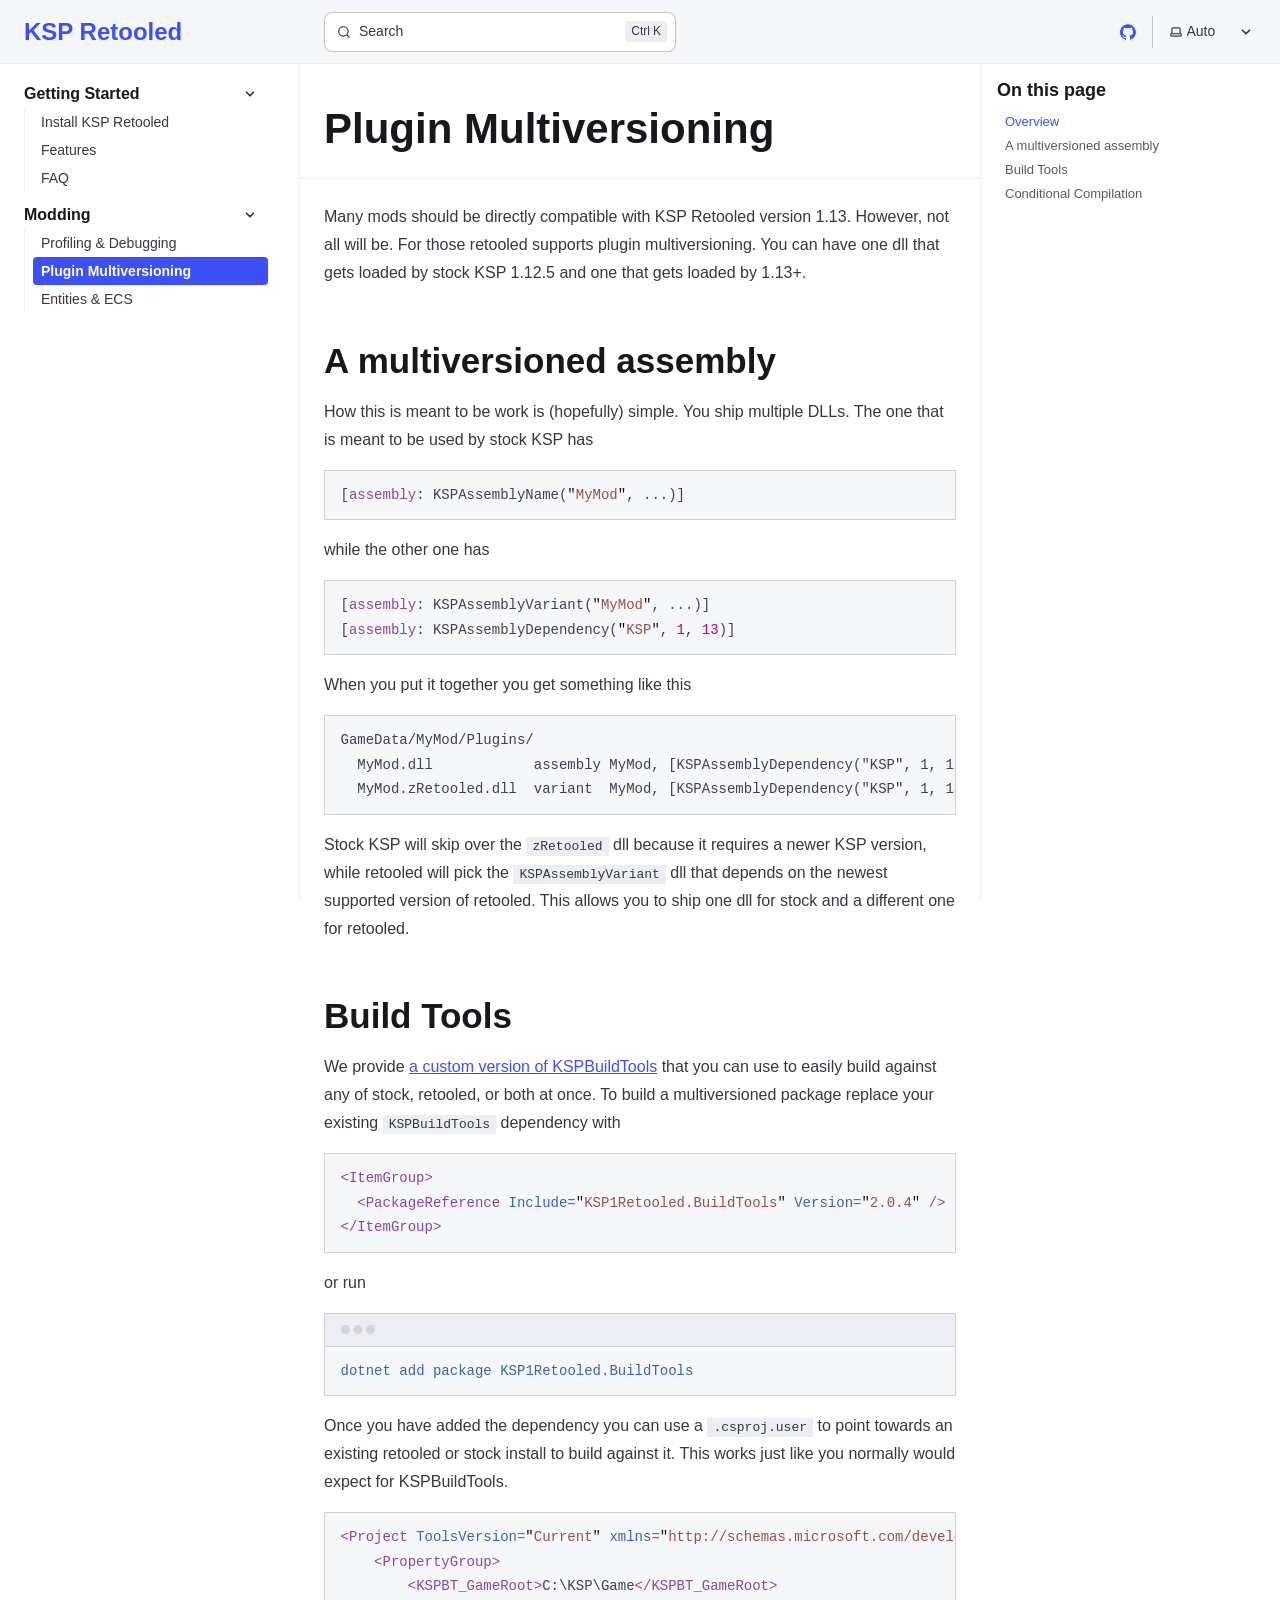
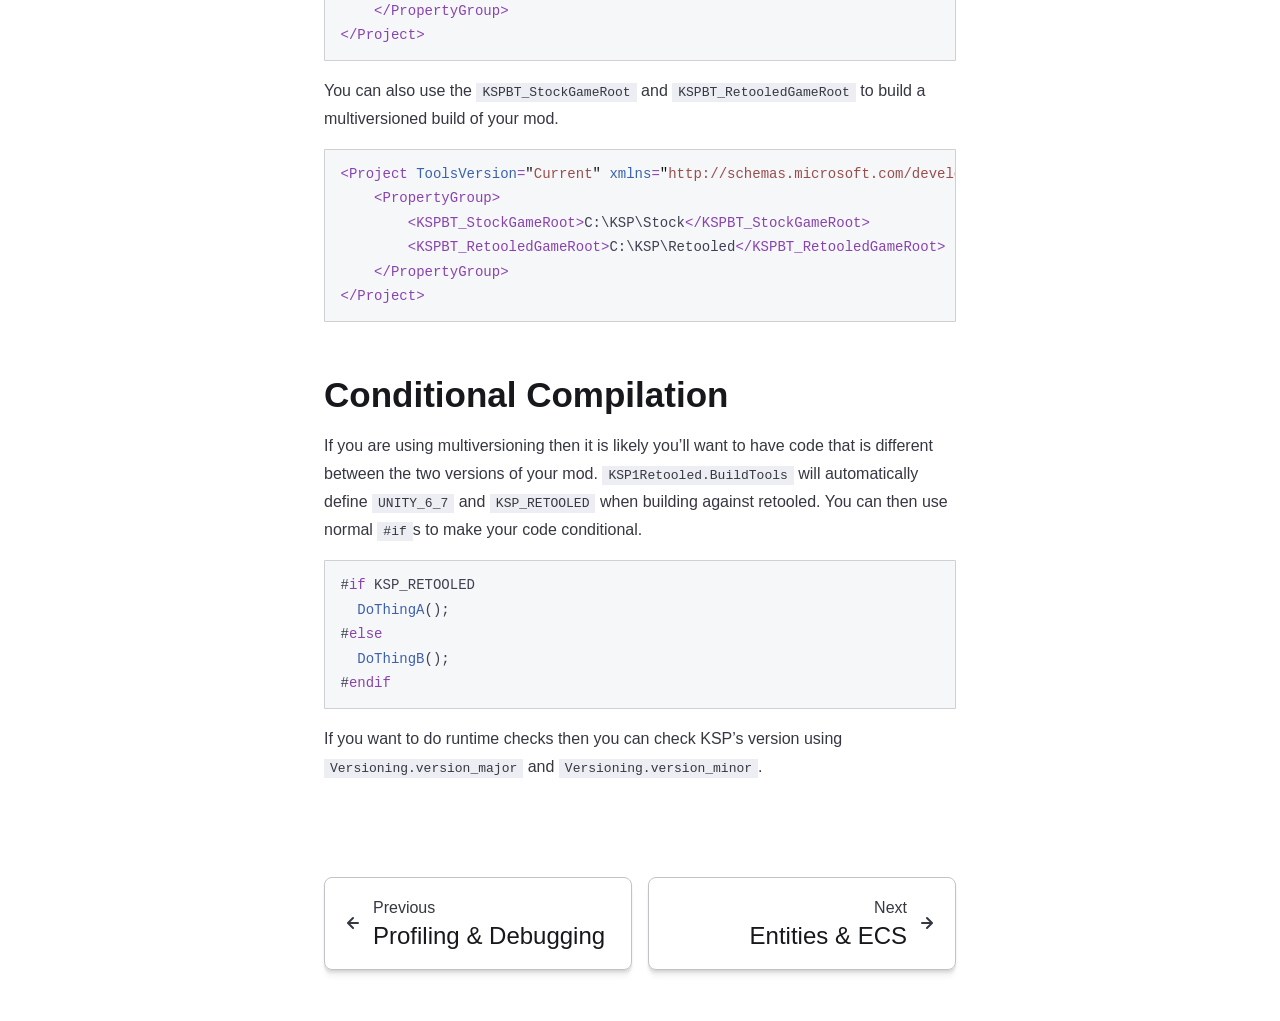
==== commit 9951874f: "Deploying to gh-pages from @ KSP1Retooled/site@c472f1961f8d7463fcbc10c6fb55641e9bde71c6 🚀" ====
--- a/modding/plugin-multiversioning/index.html
+++ b/modding/plugin-multiversioning/index.html
@@ -71,44 +71,43 @@
 		})();
 	</script></sl-sidebar-state-persist><div class="md:sl-hidden"><div class="mobile-preferences sl-flex astro-qibu6gnn"><div class="social-icons astro-qibu6gnn"><a href="https://github.com/KSP1Retooled" rel="me" class="sl-flex astro-wkwzvdjb"><span class="sr-only astro-wkwzvdjb">GitHub</span><svg aria-hidden="true" class="astro-wkwzvdjb astro-jecy6uo5" width="16" height="16" viewBox="0 0 24 24" fill="currentColor" style="--sl-icon-size: 1em;"><path d="M12 .3a12 12 0 0 0-3.8 23.38c.6.12.83-.26.83-.57L9 21.07c-3.34.72-4.04-1.61-4.04-1.61-.55-1.39-1.34-1.76-1.34-1.76-1.08-.74.09-.73.09-.73 1.2.09 1.83 1.24 1.83 1.24 1.08 1.83 2.81 1.3 3.5 1 .1-.78.42-1.31.76-1.61-2.67-.3-5.47-1.33-5.47-5.93 0-1.31.47-2.38 1.24-3.22-.14-.3-.54-1.52.1-3.18 0 0 1-.32 3.3 1.23a11.5 11.5 0 0 1 6 0c2.28-1.55 3.29-1.23 3.29-1.23.64 1.66.24 2.88.12 3.18a4.65 4.65 0 0 1 1.23 3.22c0 4.61-2.8 5.63-5.48 5.92.42.36.81 1.1.81 2.22l-.01 3.29c0 .31.2.69.82.57A12 12 0 0 0 12 .3Z"/></svg></a></div><starlight-theme-select><label style="--sl-select-width: 6.25em" class="astro-mlothew6"><span class="sr-only astro-mlothew6">Select theme</span><svg aria-hidden="true" class="icon label-icon astro-mlothew6 astro-jecy6uo5" width="16" height="16" viewBox="0 0 24 24" fill="currentColor" style="--sl-icon-size: 1em;"><path d="M21 14h-1V7a3 3 0 0 0-3-3H7a3 3 0 0 0-3 3v7H3a1 1 0 0 0-1 1v2a3 3 0 0 0 3 3h14a3 3 0 0 0 3-3v-2a1 1 0 0 0-1-1ZM6 7a1 1 0 0 1 1-1h10a1 1 0 0 1 1 1v7H6V7Zm14 10a1 1 0 0 1-1 1H5a1 1 0 0 1-1-1v-1h16v1Z"/></svg><select autocomplete="off" class="astro-mlothew6"><option value="dark" class="astro-mlothew6">Dark</option><option value="light" class="astro-mlothew6">Light</option><option value="auto" selected class="astro-mlothew6">Auto</option></select><svg aria-hidden="true" class="icon caret astro-mlothew6 astro-jecy6uo5" width="16" height="16" viewBox="0 0 24 24" fill="currentColor" style="--sl-icon-size: 1em;"><path d="M17 9.17a1 1 0 0 0-1.41 0L12 12.71 8.46 9.17a1 1 0 1 0-1.41 1.42l4.24 4.24a1.002 1.002 0 0 0 1.42 0L17 10.59a1.002 1.002 0 0 0 0-1.42Z"/></svg></label></starlight-theme-select><script>
 	StarlightThemeProvider.updatePickers();
-</script></div></div></div></sl-sidebar-pane></nav><div class="main-frame astro-a2oh2grn"><script type="module">var e=document.getElementById(`starlight__sidebar`),t=e?.querySelector(`sl-sidebar-state-persist`),n=`sl-sidebar-state`,r=()=>{let r=[],i=t?.dataset.hash||``;try{let e=sessionStorage.getItem(n),t=JSON.parse(e||`{}`);Array.isArray(t.open)&&t.hash===i&&(r=t.open)}catch{}return{hash:i,open:r,scroll:e?.scrollTop||0}},i=e=>{try{sessionStorage.setItem(n,JSON.stringify(e))}catch{}},a=()=>i(r()),o=(e,t)=>{let n=r();n.open[t]=e,i(n)};t?.addEventListener(`click`,e=>{if(!(e.target instanceof Element))return;let t=e.target.closest(`summary`)?.closest(`details`);if(!t)return;let n=t.querySelector(`sl-sidebar-restore`),r=parseInt(n?.dataset.index||``);isNaN(r)||o(!t.open,r)}),addEventListener(`visibilitychange`,()=>{document.visibilityState===`hidden`&&a()});</script><div class="lg:sl-flex astro-76to6mrb"><aside class="right-sidebar-container print:hidden astro-76to6mrb"><div class="right-sidebar astro-76to6mrb"><div class="lg:sl-hidden astro-sgeegkuo"><mobile-starlight-toc data-min-h="2" data-max-h="3" class="astro-oa5yilbk"><nav aria-labelledby="starlight__on-this-page--mobile" class="astro-oa5yilbk"><details id="starlight__mobile-toc" class="astro-oa5yilbk"><summary id="starlight__on-this-page--mobile" class="sl-flex astro-oa5yilbk"><span class="toggle sl-flex astro-oa5yilbk">On this page<svg aria-hidden="true" class="caret astro-oa5yilbk astro-jecy6uo5" width="16" height="16" viewBox="0 0 24 24" fill="currentColor" style="--sl-icon-size: 1rem;"><path d="m14.83 11.29-4.24-4.24a1 1 0 1 0-1.42 1.41L12.71 12l-3.54 3.54a1 1 0 0 0 0 1.41 1 1 0 0 0 .71.29 1 1 0 0 0 .71-.29l4.24-4.24a1.002 1.002 0 0 0 0-1.42Z"/></svg></span><span class="display-current astro-oa5yilbk"></span></summary><div class="dropdown astro-oa5yilbk"><ul class="isMobile astro-wjrcbrtw" style="--depth: 0;"><li style="--depth: 0;" class="astro-wjrcbrtw"><a href="#_top" style="--depth: 0;" class="astro-wjrcbrtw"><span style="--depth: 0;" class="astro-wjrcbrtw">Overview</span></a><ul class="isMobile astro-wjrcbrtw" style="--depth: 1;"><li style="--depth: 1;" class="astro-wjrcbrtw"><a href="#a-multiversioned-assembly" style="--depth: 1;" class="astro-wjrcbrtw"><span style="--depth: 1;" class="astro-wjrcbrtw">A multiversioned assembly</span></a></li></ul></li></ul></div></details></nav></mobile-starlight-toc><script type="module" src="/_astro/MobileTableOfContents.astro_astro_type_script_index_0_lang.C3fM4Kra.js"></script></div><div class="right-sidebar-panel sl-hidden lg:sl-block astro-sgeegkuo"><div class="sl-container astro-sgeegkuo"><starlight-toc data-min-h="2" data-max-h="3"><nav aria-labelledby="starlight__on-this-page"><h2 id="starlight__on-this-page">On this page</h2><ul class="astro-wjrcbrtw" style="--depth: 0;"><li style="--depth: 0;" class="astro-wjrcbrtw"><a href="#_top" style="--depth: 0;" class="astro-wjrcbrtw"><span style="--depth: 0;" class="astro-wjrcbrtw">Overview</span></a><ul class="astro-wjrcbrtw" style="--depth: 1;"><li style="--depth: 1;" class="astro-wjrcbrtw"><a href="#a-multiversioned-assembly" style="--depth: 1;" class="astro-wjrcbrtw"><span style="--depth: 1;" class="astro-wjrcbrtw">A multiversioned assembly</span></a></li></ul></li></ul></nav></starlight-toc><script type="module" src="/_astro/TableOfContents.astro_astro_type_script_index_0_lang.BpJaGz7G.js"></script></div></div></div></aside><div class="main-pane astro-76to6mrb"><main data-pagefind-body class="astro-llur3by3" lang="en" dir="ltr"><div class="content-panel astro-zcw5euxo"><div class="sl-container astro-zcw5euxo"><h1 id="_top" class="astro-oztgtmio">Plugin Multiversioning</h1></div></div><div class="content-panel astro-zcw5euxo"><div class="sl-container astro-zcw5euxo"><div class="sl-markdown-content"><p>Many mods should be directly compatible with KSP Retooled version 1.13. However,
+</script></div></div></div></sl-sidebar-pane></nav><div class="main-frame astro-a2oh2grn"><script type="module">var e=document.getElementById(`starlight__sidebar`),t=e?.querySelector(`sl-sidebar-state-persist`),n=`sl-sidebar-state`,r=()=>{let r=[],i=t?.dataset.hash||``;try{let e=sessionStorage.getItem(n),t=JSON.parse(e||`{}`);Array.isArray(t.open)&&t.hash===i&&(r=t.open)}catch{}return{hash:i,open:r,scroll:e?.scrollTop||0}},i=e=>{try{sessionStorage.setItem(n,JSON.stringify(e))}catch{}},a=()=>i(r()),o=(e,t)=>{let n=r();n.open[t]=e,i(n)};t?.addEventListener(`click`,e=>{if(!(e.target instanceof Element))return;let t=e.target.closest(`summary`)?.closest(`details`);if(!t)return;let n=t.querySelector(`sl-sidebar-restore`),r=parseInt(n?.dataset.index||``);isNaN(r)||o(!t.open,r)}),addEventListener(`visibilitychange`,()=>{document.visibilityState===`hidden`&&a()});</script><div class="lg:sl-flex astro-76to6mrb"><aside class="right-sidebar-container print:hidden astro-76to6mrb"><div class="right-sidebar astro-76to6mrb"><div class="lg:sl-hidden astro-sgeegkuo"><mobile-starlight-toc data-min-h="2" data-max-h="3" class="astro-oa5yilbk"><nav aria-labelledby="starlight__on-this-page--mobile" class="astro-oa5yilbk"><details id="starlight__mobile-toc" class="astro-oa5yilbk"><summary id="starlight__on-this-page--mobile" class="sl-flex astro-oa5yilbk"><span class="toggle sl-flex astro-oa5yilbk">On this page<svg aria-hidden="true" class="caret astro-oa5yilbk astro-jecy6uo5" width="16" height="16" viewBox="0 0 24 24" fill="currentColor" style="--sl-icon-size: 1rem;"><path d="m14.83 11.29-4.24-4.24a1 1 0 1 0-1.42 1.41L12.71 12l-3.54 3.54a1 1 0 0 0 0 1.41 1 1 0 0 0 .71.29 1 1 0 0 0 .71-.29l4.24-4.24a1.002 1.002 0 0 0 0-1.42Z"/></svg></span><span class="display-current astro-oa5yilbk"></span></summary><div class="dropdown astro-oa5yilbk"><ul class="isMobile astro-wjrcbrtw" style="--depth: 0;"><li style="--depth: 0;" class="astro-wjrcbrtw"><a href="#_top" style="--depth: 0;" class="astro-wjrcbrtw"><span style="--depth: 0;" class="astro-wjrcbrtw">Overview</span></a></li><li style="--depth: 0;" class="astro-wjrcbrtw"><a href="#a-multiversioned-assembly" style="--depth: 0;" class="astro-wjrcbrtw"><span style="--depth: 0;" class="astro-wjrcbrtw">A multiversioned assembly</span></a></li><li style="--depth: 0;" class="astro-wjrcbrtw"><a href="#build-tools" style="--depth: 0;" class="astro-wjrcbrtw"><span style="--depth: 0;" class="astro-wjrcbrtw">Build Tools</span></a></li><li style="--depth: 0;" class="astro-wjrcbrtw"><a href="#conditional-compilation" style="--depth: 0;" class="astro-wjrcbrtw"><span style="--depth: 0;" class="astro-wjrcbrtw">Conditional Compilation</span></a></li></ul></div></details></nav></mobile-starlight-toc><script type="module" src="/_astro/MobileTableOfContents.astro_astro_type_script_index_0_lang.C3fM4Kra.js"></script></div><div class="right-sidebar-panel sl-hidden lg:sl-block astro-sgeegkuo"><div class="sl-container astro-sgeegkuo"><starlight-toc data-min-h="2" data-max-h="3"><nav aria-labelledby="starlight__on-this-page"><h2 id="starlight__on-this-page">On this page</h2><ul class="astro-wjrcbrtw" style="--depth: 0;"><li style="--depth: 0;" class="astro-wjrcbrtw"><a href="#_top" style="--depth: 0;" class="astro-wjrcbrtw"><span style="--depth: 0;" class="astro-wjrcbrtw">Overview</span></a></li><li style="--depth: 0;" class="astro-wjrcbrtw"><a href="#a-multiversioned-assembly" style="--depth: 0;" class="astro-wjrcbrtw"><span style="--depth: 0;" class="astro-wjrcbrtw">A multiversioned assembly</span></a></li><li style="--depth: 0;" class="astro-wjrcbrtw"><a href="#build-tools" style="--depth: 0;" class="astro-wjrcbrtw"><span style="--depth: 0;" class="astro-wjrcbrtw">Build Tools</span></a></li><li style="--depth: 0;" class="astro-wjrcbrtw"><a href="#conditional-compilation" style="--depth: 0;" class="astro-wjrcbrtw"><span style="--depth: 0;" class="astro-wjrcbrtw">Conditional Compilation</span></a></li></ul></nav></starlight-toc><script type="module" src="/_astro/TableOfContents.astro_astro_type_script_index_0_lang.BpJaGz7G.js"></script></div></div></div></aside><div class="main-pane astro-76to6mrb"><main data-pagefind-body class="astro-llur3by3" lang="en" dir="ltr"><div class="content-panel astro-zcw5euxo"><div class="sl-container astro-zcw5euxo"><h1 id="_top" class="astro-oztgtmio">Plugin Multiversioning</h1></div></div><div class="content-panel astro-zcw5euxo"><div class="sl-container astro-zcw5euxo"><div class="sl-markdown-content"><p>Many mods should be directly compatible with KSP Retooled version 1.13. However,
 not all will be. For those retooled supports plugin multiversioning. You can
 have one dll that gets loaded by stock KSP 1.12.5 and one that gets loaded by
 1.13+.</p>
-<div class="sl-heading-wrapper level-h3"><h3 id="a-multiversioned-assembly">A multiversioned assembly</h3><a class="sl-anchor-link" href="#a-multiversioned-assembly"><span aria-hidden="true" class="sl-anchor-icon"><svg width="16" height="16" viewBox="0 0 24 24" fill="currentColor"><path d="m12.11 15.39-3.88 3.88a2.52 2.52 0 0 1-3.5 0 2.47 2.47 0 0 1 0-3.5l3.88-3.88a1 1 0 1 0-1.42-1.42l-3.88 3.89a4.48 4.48 0 0 0 6.33 6.33l3.89-3.88a1 1 0 0 0-1.42-1.42m8.58-12.08a4.49 4.49 0 0 0-6.33 0l-3.89 3.88a1 1 0 1 0 1.42 1.42l3.88-3.88a2.52 2.52 0 0 1 3.5 0 2.47 2.47 0 0 1 0 3.5l-3.88 3.88a1 1 0 0 0 0 1.42 1 1 0 0 0 1.42 0l3.88-3.89a4.49 4.49 0 0 0 0-6.33M8.83 15.17a1 1 0 0 0 .71.29 1 1 0 0 0 .71-.29l4.92-4.92a1 1 0 1 0-1.42-1.42l-4.92 4.92a1 1 0 0 0 0 1.42"></path></svg></span><span class="sr-only" data-pagefind-ignore>Section titled “A multiversioned assembly”</span></a></div>
-<p>How this works is meant to be simple. You ship multiple assemblies with the
-same <code dir="auto">KSPAssemblyName</code>, the one that requires the newest version of KSP
-loads</p>
-<div class="expressive-code"><link rel="stylesheet" href="/_astro/ec.w36nc.css"><script type="module" src="/_astro/ec.0vx5m.js"></script><figure class="frame not-content"><figcaption class="header"></figcaption><pre data-language="plaintext"><code><div class="ec-line"><div class="code"><span style="--0:#d6deeb;--1:#403f53">GameData/MyMod/Plugins/</span></div></div><div class="ec-line"><div class="code"><span class="indent"><span style="--0:#d6deeb;--1:#403f53">  </span></span><span style="--0:#d6deeb;--1:#403f53">MyMod.dll                assembly MyMod, [KSPAssemblyDependency("KSP", 1, 12)]</span></div></div><div class="ec-line"><div class="code"><span class="indent"><span style="--0:#d6deeb;--1:#403f53">  </span></span><span style="--0:#d6deeb;--1:#403f53">MyMod.Retooled.1.13.dll  assembly MyMod, [KSPAssemblyDependency("KSP", 1, 13)]</span></div></div></code></pre><div class="copy"><div aria-live="polite"></div><button title="Copy to clipboard" data-copied="Copied!" data-code="GameData/MyMod/Plugins/  MyMod.dll                assembly MyMod, [KSPAssemblyDependency(&quot;KSP&quot;, 1, 12)]  MyMod.Retooled.1.13.dll  assembly MyMod, [KSPAssemblyDependency(&quot;KSP&quot;, 1, 13)]"><div></div></button></div></figure></div>
-<p>Both dlls will need to also declare <code dir="auto">[KSPAssemblyName("MyMod", ...)]</code>.
-Other mods whose dlls depend on yours will automatically get linked to
-whichever was loaded.</p>
-<p>Under the hood each version works like this</p>
-<table>
-<thead>
-<tr>
-<th>Game</th>
-<th>Version</th>
-<th>Loads</th>
-<th>Reason</th>
-</tr>
-</thead>
-<tbody>
-<tr>
-<td>Stock</td>
-<td>1.12.5</td>
-<td><code dir="auto">MyMod.dll</code></td>
-<td>KSP loads this first then ignores the retooled version below.</td>
-</tr>
-<tr>
-<td>Retooled</td>
-<td>1.13+</td>
-<td><code dir="auto">MyMod.Retooled.1.13.dll</code></td>
-<td>Retooled sees multiple dlls and picks the one for the newest compatible version of KSP.</td>
-</tr>
-</tbody>
-</table>
-<p>Actually building this using your build system is left up to you. We
-may eventually add functionality to KSPBuildTools to make doing so
-easier.</p>
+<div class="sl-heading-wrapper level-h2"><h2 id="a-multiversioned-assembly">A multiversioned assembly</h2><a class="sl-anchor-link" href="#a-multiversioned-assembly"><span aria-hidden="true" class="sl-anchor-icon"><svg width="16" height="16" viewBox="0 0 24 24" fill="currentColor"><path d="m12.11 15.39-3.88 3.88a2.52 2.52 0 0 1-3.5 0 2.47 2.47 0 0 1 0-3.5l3.88-3.88a1 1 0 1 0-1.42-1.42l-3.88 3.89a4.48 4.48 0 0 0 6.33 6.33l3.89-3.88a1 1 0 0 0-1.42-1.42m8.58-12.08a4.49 4.49 0 0 0-6.33 0l-3.89 3.88a1 1 0 1 0 1.42 1.42l3.88-3.88a2.52 2.52 0 0 1 3.5 0 2.47 2.47 0 0 1 0 3.5l-3.88 3.88a1 1 0 0 0 0 1.42 1 1 0 0 0 1.42 0l3.88-3.89a4.49 4.49 0 0 0 0-6.33M8.83 15.17a1 1 0 0 0 .71.29 1 1 0 0 0 .71-.29l4.92-4.92a1 1 0 1 0-1.42-1.42l-4.92 4.92a1 1 0 0 0 0 1.42"></path></svg></span><span class="sr-only" data-pagefind-ignore>Section titled “A multiversioned assembly”</span></a></div>
+<p>How this is meant to be work is (hopefully) simple. You ship multiple DLLs.
+The one that is meant to be used by stock KSP has</p>
+<div class="expressive-code"><link rel="stylesheet" href="/_astro/ec.w36nc.css"><script type="module" src="/_astro/ec.0vx5m.js"></script><figure class="frame not-content"><figcaption class="header"></figcaption><pre data-language="cs"><code><div class="ec-line"><div class="code"><span style="--0:#D6DEEB;--1:#403F53">[</span><span style="--0:#C792EA;--1:#8844AE">assembly</span><span style="--0:#D6DEEB;--1:#403F53">: KSPAssemblyName(</span><span style="--0:#D9F5DD;--1:#111111">"</span><span style="--0:#ECC48D;--1:#984E4D">MyMod</span><span style="--0:#D9F5DD;--1:#111111">"</span><span style="--0:#D6DEEB;--1:#403F53">, </span><span style="--0:#7FDBCA;--1:#096E72">..</span><span style="--0:#D6DEEB;--1:#403F53">.)]</span></div></div></code></pre><div class="copy"><div aria-live="polite"></div><button title="Copy to clipboard" data-copied="Copied!" data-code="[assembly: KSPAssemblyName(&quot;MyMod&quot;, ...)]"><div></div></button></div></figure></div>
+<p>while the other one has</p>
+<div class="expressive-code"><figure class="frame not-content"><figcaption class="header"></figcaption><pre data-language="cs"><code><div class="ec-line"><div class="code"><span style="--0:#D6DEEB;--1:#403F53">[</span><span style="--0:#C792EA;--1:#8844AE">assembly</span><span style="--0:#D6DEEB;--1:#403F53">: KSPAssemblyVariant(</span><span style="--0:#D9F5DD;--1:#111111">"</span><span style="--0:#ECC48D;--1:#984E4D">MyMod</span><span style="--0:#D9F5DD;--1:#111111">"</span><span style="--0:#D6DEEB;--1:#403F53">, </span><span style="--0:#7FDBCA;--1:#096E72">..</span><span style="--0:#D6DEEB;--1:#403F53">.)]</span></div></div><div class="ec-line"><div class="code"><span style="--0:#D6DEEB;--1:#403F53">[</span><span style="--0:#C792EA;--1:#8844AE">assembly</span><span style="--0:#D6DEEB;--1:#403F53">: KSPAssemblyDependency(</span><span style="--0:#D9F5DD;--1:#111111">"</span><span style="--0:#ECC48D;--1:#984E4D">KSP</span><span style="--0:#D9F5DD;--1:#111111">"</span><span style="--0:#D6DEEB;--1:#403F53">, </span><span style="--0:#F78C6C;--1:#AA0982">1</span><span style="--0:#D6DEEB;--1:#403F53">, </span><span style="--0:#F78C6C;--1:#AA0982">13</span><span style="--0:#D6DEEB;--1:#403F53">)]</span></div></div></code></pre><div class="copy"><div aria-live="polite"></div><button title="Copy to clipboard" data-copied="Copied!" data-code="[assembly: KSPAssemblyVariant(&quot;MyMod&quot;, ...)][assembly: KSPAssemblyDependency(&quot;KSP&quot;, 1, 13)]"><div></div></button></div></figure></div>
+<p>When you put it together you get something like this</p>
+<div class="expressive-code"><figure class="frame not-content"><figcaption class="header"></figcaption><pre data-language="plaintext"><code><div class="ec-line"><div class="code"><span style="--0:#d6deeb;--1:#403f53">GameData/MyMod/Plugins/</span></div></div><div class="ec-line"><div class="code"><span class="indent"><span style="--0:#d6deeb;--1:#403f53">  </span></span><span style="--0:#d6deeb;--1:#403f53">MyMod.dll            assembly MyMod, [KSPAssemblyDependency("KSP", 1, 12)]</span></div></div><div class="ec-line"><div class="code"><span class="indent"><span style="--0:#d6deeb;--1:#403f53">  </span></span><span style="--0:#d6deeb;--1:#403f53">MyMod.zRetooled.dll  variant  MyMod, [KSPAssemblyDependency("KSP", 1, 13)]</span></div></div></code></pre><div class="copy"><div aria-live="polite"></div><button title="Copy to clipboard" data-copied="Copied!" data-code="GameData/MyMod/Plugins/  MyMod.dll            assembly MyMod, [KSPAssemblyDependency(&quot;KSP&quot;, 1, 12)]  MyMod.zRetooled.dll  variant  MyMod, [KSPAssemblyDependency(&quot;KSP&quot;, 1, 13)]"><div></div></button></div></figure></div>
+<p>Stock KSP will skip over the <code dir="auto">zRetooled</code> dll because it requires a newer KSP
+version, while retooled will pick the <code dir="auto">KSPAssemblyVariant</code> dll that depends
+on the newest supported version of retooled. This allows you to ship one dll
+for stock and a different one for retooled.</p>
+<div class="sl-heading-wrapper level-h2"><h2 id="build-tools">Build Tools</h2><a class="sl-anchor-link" href="#build-tools"><span aria-hidden="true" class="sl-anchor-icon"><svg width="16" height="16" viewBox="0 0 24 24" fill="currentColor"><path d="m12.11 15.39-3.88 3.88a2.52 2.52 0 0 1-3.5 0 2.47 2.47 0 0 1 0-3.5l3.88-3.88a1 1 0 1 0-1.42-1.42l-3.88 3.89a4.48 4.48 0 0 0 6.33 6.33l3.89-3.88a1 1 0 0 0-1.42-1.42m8.58-12.08a4.49 4.49 0 0 0-6.33 0l-3.89 3.88a1 1 0 1 0 1.42 1.42l3.88-3.88a2.52 2.52 0 0 1 3.5 0 2.47 2.47 0 0 1 0 3.5l-3.88 3.88a1 1 0 0 0 0 1.42 1 1 0 0 0 1.42 0l3.88-3.89a4.49 4.49 0 0 0 0-6.33M8.83 15.17a1 1 0 0 0 .71.29 1 1 0 0 0 .71-.29l4.92-4.92a1 1 0 1 0-1.42-1.42l-4.92 4.92a1 1 0 0 0 0 1.42"></path></svg></span><span class="sr-only" data-pagefind-ignore>Section titled “Build Tools”</span></a></div>
+<p>We provide <a href="https://github.com/KSP1Retooled/KSPBuildTools">a custom version of KSPBuildTools</a> that you can use to
+easily build against any of stock, retooled, or both at once. To build a
+multiversioned package replace your existing <code dir="auto">KSPBuildTools</code> dependency with</p>
+<div class="expressive-code"><figure class="frame not-content"><figcaption class="header"></figcaption><pre data-language="xml"><code><div class="ec-line"><div class="code"><span style="--1:#8844AE"><span style="--0:#7FDBCA">&lt;</span><span style="--0:#CAECE6">ItemGroup</span><span style="--0:#7FDBCA">&gt;</span></span></div></div><div class="ec-line"><div class="code"><span class="indent">  </span><span style="--1:#8844AE"><span style="--0:#7FDBCA">&lt;</span><span style="--0:#CAECE6">PackageReference</span><span style="--0:#7FDBCA"> </span></span><span style="--0:#C5E478;--1:#3B61B0">Include</span><span style="--0:#7FDBCA;--1:#8844AE">=</span><span style="--0:#D9F5DD;--1:#111111">"</span><span style="--0:#ECC48D;--1:#984E4D">KSP1Retooled.BuildTools</span><span style="--0:#D9F5DD;--1:#111111">"</span><span style="--0:#7FDBCA;--1:#8844AE"> </span><span style="--0:#C5E478;--1:#3B61B0">Version</span><span style="--0:#7FDBCA;--1:#8844AE">=</span><span style="--0:#D9F5DD;--1:#111111">"</span><span style="--0:#ECC48D;--1:#984E4D">2.0.4</span><span style="--0:#D9F5DD;--1:#111111">"</span><span style="--0:#7FDBCA;--1:#8844AE"> /&gt;</span></div></div><div class="ec-line"><div class="code"><span style="--1:#8844AE"><span style="--0:#7FDBCA">&lt;/</span><span style="--0:#CAECE6">ItemGroup</span><span style="--0:#7FDBCA">&gt;</span></span></div></div></code></pre><div class="copy"><div aria-live="polite"></div><button title="Copy to clipboard" data-copied="Copied!" data-code="<ItemGroup>  <PackageReference Include=&quot;KSP1Retooled.BuildTools&quot; Version=&quot;2.0.4&quot; /></ItemGroup>"><div></div></button></div></figure></div>
+<p>or run</p>
+<div class="expressive-code"><figure class="frame is-terminal not-content"><figcaption class="header"><span class="title"></span><span class="sr-only">Terminal window</span></figcaption><pre data-language="sh"><code><div class="ec-line"><div class="code"><span style="--0:#82AAFF;--1:#3B61B0">dotnet</span><span style="--0:#D6DEEB;--1:#403F53"> </span><span style="--0:#ECC48D;--1:#3B61B0">add</span><span style="--0:#D6DEEB;--1:#403F53"> </span><span style="--0:#ECC48D;--1:#3B61B0">package</span><span style="--0:#D6DEEB;--1:#403F53"> </span><span style="--0:#ECC48D;--1:#3B61B0">KSP1Retooled.BuildTools</span></div></div></code></pre><div class="copy"><div aria-live="polite"></div><button title="Copy to clipboard" data-copied="Copied!" data-code="dotnet add package KSP1Retooled.BuildTools"><div></div></button></div></figure></div>
+<p>Once you have added the dependency you can use a <code dir="auto">.csproj.user</code> to point
+towards an existing retooled or stock install to build against it. This
+works just like you normally would expect for KSPBuildTools.</p>
+<div class="expressive-code"><figure class="frame not-content"><figcaption class="header"></figcaption><pre data-language="xml"><code><div class="ec-line"><div class="code"><span style="--1:#8844AE"><span style="--0:#7FDBCA">&lt;</span><span style="--0:#CAECE6">Project</span><span style="--0:#7FDBCA"> </span></span><span style="--0:#C5E478;--1:#3B61B0">ToolsVersion</span><span style="--0:#7FDBCA;--1:#8844AE">=</span><span style="--0:#D9F5DD;--1:#111111">"</span><span style="--0:#ECC48D;--1:#984E4D">Current</span><span style="--0:#D9F5DD;--1:#111111">"</span><span style="--0:#7FDBCA;--1:#8844AE"> </span><span style="--0:#C5E478;--1:#3B61B0">xmlns</span><span style="--0:#7FDBCA;--1:#8844AE">=</span><span style="--0:#D9F5DD;--1:#111111">"</span><span style="--0:#ECC48D;--1:#984E4D">http://schemas.microsoft.com/developer/msbuild/2003</span><span style="--0:#D9F5DD;--1:#111111">"</span><span style="--0:#7FDBCA;--1:#8844AE">&gt;</span></div></div><div class="ec-line"><div class="code"><span class="indent">    </span><span style="--1:#8844AE"><span style="--0:#7FDBCA">&lt;</span><span style="--0:#CAECE6">PropertyGroup</span><span style="--0:#7FDBCA">&gt;</span></span></div></div><div class="ec-line"><div class="code"><span class="indent">        </span><span style="--1:#8844AE"><span style="--0:#7FDBCA">&lt;</span><span style="--0:#CAECE6">KSPBT_GameRoot</span><span style="--0:#7FDBCA">&gt;</span></span><span style="--0:#D6DEEB;--1:#403F53">C:\KSP\Game</span><span style="--1:#8844AE"><span style="--0:#7FDBCA">&lt;/</span><span style="--0:#CAECE6">KSPBT_GameRoot</span><span style="--0:#7FDBCA">&gt;</span></span></div></div><div class="ec-line"><div class="code"><span class="indent">    </span><span style="--1:#8844AE"><span style="--0:#7FDBCA">&lt;/</span><span style="--0:#CAECE6">PropertyGroup</span><span style="--0:#7FDBCA">&gt;</span></span></div></div><div class="ec-line"><div class="code"><span style="--1:#8844AE"><span style="--0:#7FDBCA">&lt;/</span><span style="--0:#CAECE6">Project</span><span style="--0:#7FDBCA">&gt;</span></span></div></div></code></pre><div class="copy"><div aria-live="polite"></div><button title="Copy to clipboard" data-copied="Copied!" data-code="<Project ToolsVersion=&quot;Current&quot; xmlns=&quot;http://schemas.microsoft.com/developer/msbuild/2003&quot;>    <PropertyGroup>        <KSPBT_GameRoot>C:\KSP\Game</KSPBT_GameRoot>    </PropertyGroup></Project>"><div></div></button></div></figure></div>
+<p>You can also use the <code dir="auto">KSPBT_StockGameRoot</code> and <code dir="auto">KSPBT_RetooledGameRoot</code> to
+build a multiversioned build of your mod.</p>
+<div class="expressive-code"><figure class="frame not-content"><figcaption class="header"></figcaption><pre data-language="xml"><code><div class="ec-line"><div class="code"><span style="--1:#8844AE"><span style="--0:#7FDBCA">&lt;</span><span style="--0:#CAECE6">Project</span><span style="--0:#7FDBCA"> </span></span><span style="--0:#C5E478;--1:#3B61B0">ToolsVersion</span><span style="--0:#7FDBCA;--1:#8844AE">=</span><span style="--0:#D9F5DD;--1:#111111">"</span><span style="--0:#ECC48D;--1:#984E4D">Current</span><span style="--0:#D9F5DD;--1:#111111">"</span><span style="--0:#7FDBCA;--1:#8844AE"> </span><span style="--0:#C5E478;--1:#3B61B0">xmlns</span><span style="--0:#7FDBCA;--1:#8844AE">=</span><span style="--0:#D9F5DD;--1:#111111">"</span><span style="--0:#ECC48D;--1:#984E4D">http://schemas.microsoft.com/developer/msbuild/2003</span><span style="--0:#D9F5DD;--1:#111111">"</span><span style="--0:#7FDBCA;--1:#8844AE">&gt;</span></div></div><div class="ec-line"><div class="code"><span class="indent">    </span><span style="--1:#8844AE"><span style="--0:#7FDBCA">&lt;</span><span style="--0:#CAECE6">PropertyGroup</span><span style="--0:#7FDBCA">&gt;</span></span></div></div><div class="ec-line"><div class="code"><span class="indent">        </span><span style="--1:#8844AE"><span style="--0:#7FDBCA">&lt;</span><span style="--0:#CAECE6">KSPBT_StockGameRoot</span><span style="--0:#7FDBCA">&gt;</span></span><span style="--0:#D6DEEB;--1:#403F53">C:\KSP\Stock</span><span style="--1:#8844AE"><span style="--0:#7FDBCA">&lt;/</span><span style="--0:#CAECE6">KSPBT_StockGameRoot</span><span style="--0:#7FDBCA">&gt;</span></span></div></div><div class="ec-line"><div class="code"><span class="indent">        </span><span style="--1:#8844AE"><span style="--0:#7FDBCA">&lt;</span><span style="--0:#CAECE6">KSPBT_RetooledGameRoot</span><span style="--0:#7FDBCA">&gt;</span></span><span style="--0:#D6DEEB;--1:#403F53">C:\KSP\Retooled</span><span style="--1:#8844AE"><span style="--0:#7FDBCA">&lt;/</span><span style="--0:#CAECE6">KSPBT_RetooledGameRoot</span><span style="--0:#7FDBCA">&gt;</span></span></div></div><div class="ec-line"><div class="code"><span class="indent">    </span><span style="--1:#8844AE"><span style="--0:#7FDBCA">&lt;/</span><span style="--0:#CAECE6">PropertyGroup</span><span style="--0:#7FDBCA">&gt;</span></span></div></div><div class="ec-line"><div class="code"><span style="--1:#8844AE"><span style="--0:#7FDBCA">&lt;/</span><span style="--0:#CAECE6">Project</span><span style="--0:#7FDBCA">&gt;</span></span></div></div></code></pre><div class="copy"><div aria-live="polite"></div><button title="Copy to clipboard" data-copied="Copied!" data-code="<Project ToolsVersion=&quot;Current&quot; xmlns=&quot;http://schemas.microsoft.com/developer/msbuild/2003&quot;>    <PropertyGroup>        <KSPBT_StockGameRoot>C:\KSP\Stock</KSPBT_StockGameRoot>        <KSPBT_RetooledGameRoot>C:\KSP\Retooled</KSPBT_RetooledGameRoot>    </PropertyGroup></Project>"><div></div></button></div></figure></div>
+<div class="sl-heading-wrapper level-h2"><h2 id="conditional-compilation">Conditional Compilation</h2><a class="sl-anchor-link" href="#conditional-compilation"><span aria-hidden="true" class="sl-anchor-icon"><svg width="16" height="16" viewBox="0 0 24 24" fill="currentColor"><path d="m12.11 15.39-3.88 3.88a2.52 2.52 0 0 1-3.5 0 2.47 2.47 0 0 1 0-3.5l3.88-3.88a1 1 0 1 0-1.42-1.42l-3.88 3.89a4.48 4.48 0 0 0 6.33 6.33l3.89-3.88a1 1 0 0 0-1.42-1.42m8.58-12.08a4.49 4.49 0 0 0-6.33 0l-3.89 3.88a1 1 0 1 0 1.42 1.42l3.88-3.88a2.52 2.52 0 0 1 3.5 0 2.47 2.47 0 0 1 0 3.5l-3.88 3.88a1 1 0 0 0 0 1.42 1 1 0 0 0 1.42 0l3.88-3.89a4.49 4.49 0 0 0 0-6.33M8.83 15.17a1 1 0 0 0 .71.29 1 1 0 0 0 .71-.29l4.92-4.92a1 1 0 1 0-1.42-1.42l-4.92 4.92a1 1 0 0 0 0 1.42"></path></svg></span><span class="sr-only" data-pagefind-ignore>Section titled “Conditional Compilation”</span></a></div>
+<p>If you are using multiversioning then it is likely you’ll want to have
+code that is different between the two versions of your mod.
+<code dir="auto">KSP1Retooled.BuildTools</code> will automatically define <code dir="auto">UNITY_6_7</code> and
+<code dir="auto">KSP_RETOOLED</code> when building against retooled. You can then use normal
+<code dir="auto">#if</code>s to make your code conditional.</p>
+<div class="expressive-code"><figure class="frame not-content"><figcaption class="header"></figcaption><pre data-language="cs"><code><div class="ec-line"><div class="code"><span style="--0:#FFCB8B;--0fw:bold;--1:#403F53">#</span><span style="--0:#C792EA;--1:#8844AE">if</span><span style="--0:#D6DEEB;--1:#403F53"> KSP_RETOOLED</span></div></div><div class="ec-line"><div class="code"><span class="indent">  </span><span style="--0:#82AAFF;--1:#3B61B0">DoThingA</span><span style="--0:#D6DEEB;--1:#403F53">();</span></div></div><div class="ec-line"><div class="code"><span style="--0:#FFCB8B;--0fw:bold;--1:#403F53">#</span><span style="--0:#C792EA;--1:#8844AE">else</span></div></div><div class="ec-line"><div class="code"><span class="indent">  </span><span style="--0:#82AAFF;--1:#3B61B0">DoThingB</span><span style="--0:#D6DEEB;--1:#403F53">();</span></div></div><div class="ec-line"><div class="code"><span style="--0:#FFCB8B;--0fw:bold;--1:#403F53">#</span><span style="--0:#C792EA;--1:#8844AE">endif</span></div></div></code></pre><div class="copy"><div aria-live="polite"></div><button title="Copy to clipboard" data-copied="Copied!" data-code="#if KSP_RETOOLED  DoThingA();#else  DoThingB();#endif"><div></div></button></div></figure></div>
+<p>If you want to do runtime checks then you can check KSP’s version using
+<code dir="auto">Versioning.version_major</code> and <code dir="auto">Versioning.version_minor</code>.</p>
 </div><footer class="sl-flex astro-2vrbd66l"><div class="meta sl-flex astro-2vrbd66l"></div><div class="pagination-links print:hidden astro-u7d37uqv" dir="ltr"><a href="/modding/profiling-and-debugging/" rel="prev" class="astro-u7d37uqv"><svg aria-hidden="true" class="astro-u7d37uqv astro-jecy6uo5" width="16" height="16" viewBox="0 0 24 24" fill="currentColor" style="--sl-icon-size: 1.5rem;"><path d="M17 11H9.41l3.3-3.29a1.004 1.004 0 1 0-1.42-1.42l-5 5a1 1 0 0 0-.21.33 1 1 0 0 0 0 .76 1 1 0 0 0 .21.33l5 5a1.002 1.002 0 0 0 1.639-.325 1 1 0 0 0-.219-1.095L9.41 13H17a1 1 0 0 0 0-2Z"/></svg><span class="astro-u7d37uqv">Previous<br class="astro-u7d37uqv"><span class="link-title astro-u7d37uqv">Profiling &amp; Debugging</span></span></a><a href="/modding/using-ecs-in-mods/" rel="next" class="astro-u7d37uqv"><svg aria-hidden="true" class="astro-u7d37uqv astro-jecy6uo5" width="16" height="16" viewBox="0 0 24 24" fill="currentColor" style="--sl-icon-size: 1.5rem;"><path d="M17.92 11.62a1.001 1.001 0 0 0-.21-.33l-5-5a1.003 1.003 0 1 0-1.42 1.42l3.3 3.29H7a1 1 0 0 0 0 2h7.59l-3.3 3.29a1.002 1.002 0 0 0 .325 1.639 1 1 0 0 0 1.095-.219l5-5a1 1 0 0 0 .21-.33 1 1 0 0 0 0-.76Z"/></svg><span class="astro-u7d37uqv">Next<br class="astro-u7d37uqv"><span class="link-title astro-u7d37uqv">Entities &amp; ECS</span></span></a></div></footer></div></div></main></div></div></div></div></body></html>
